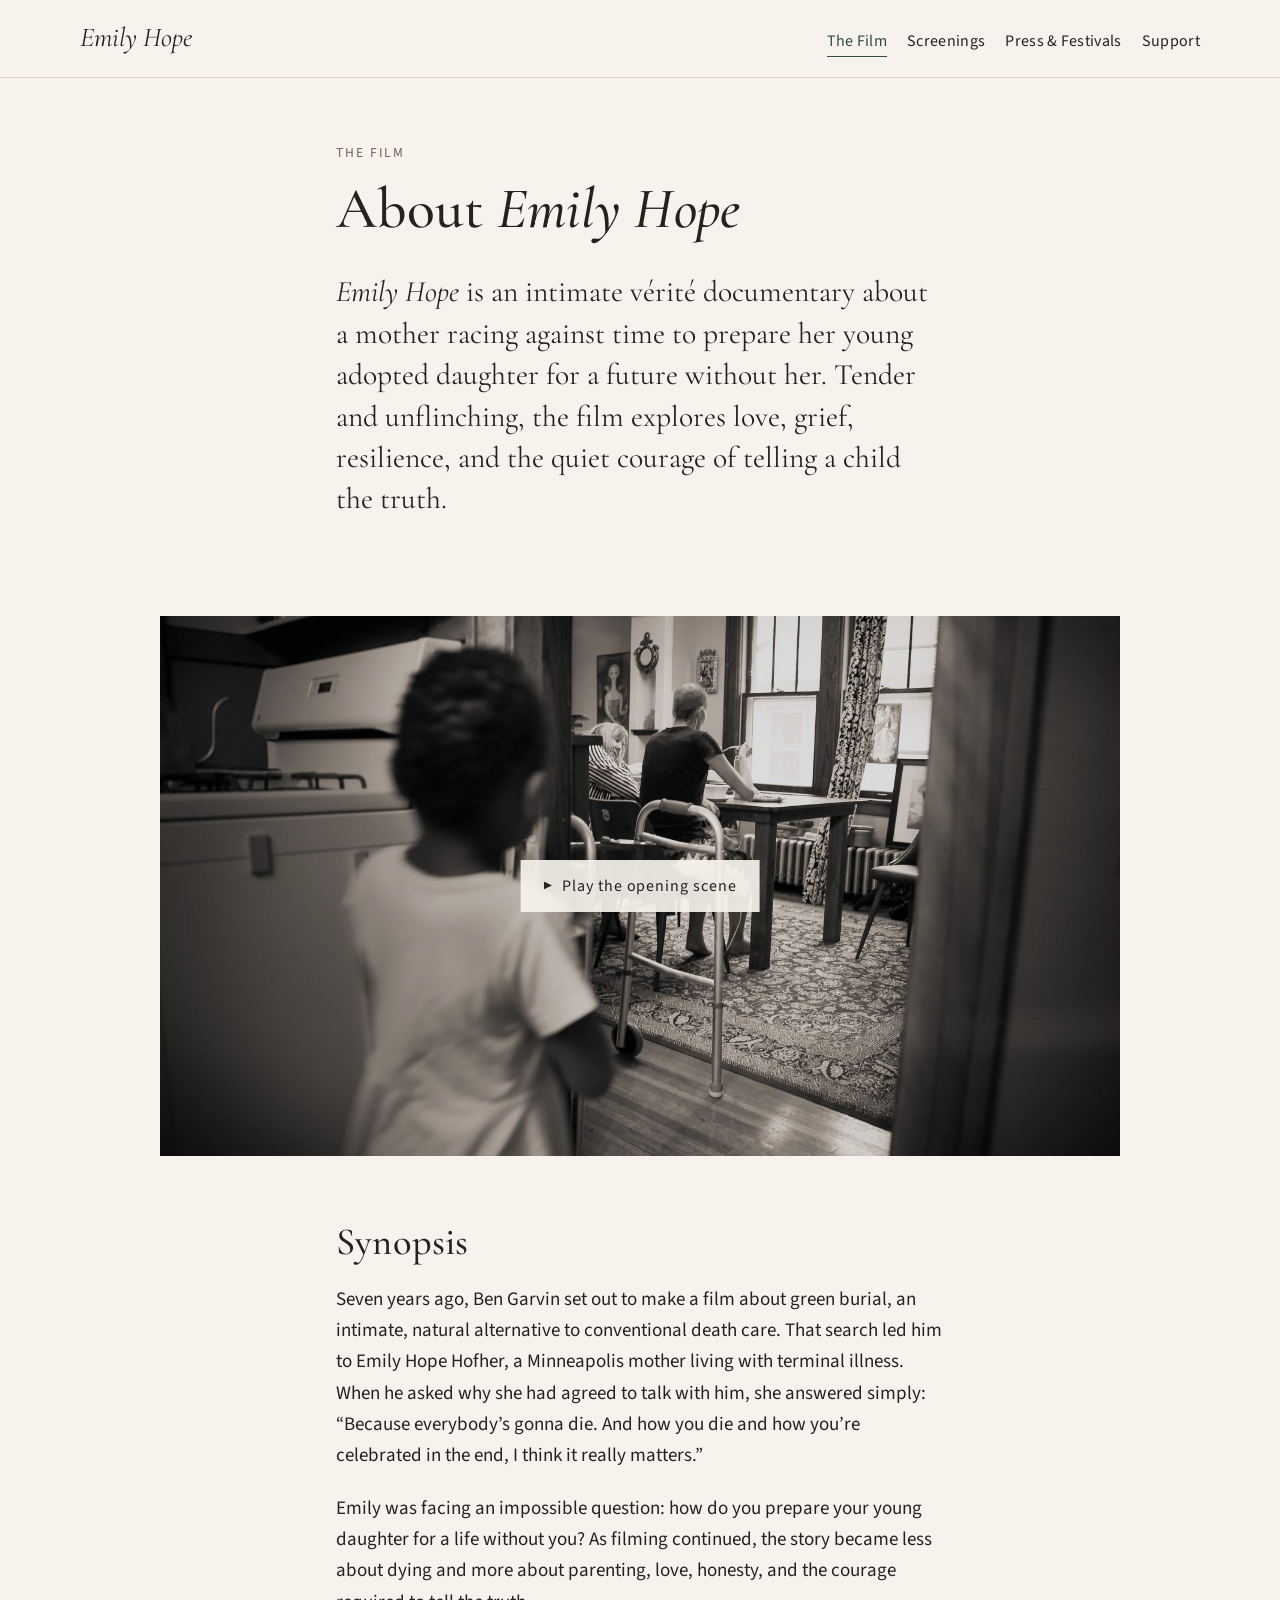
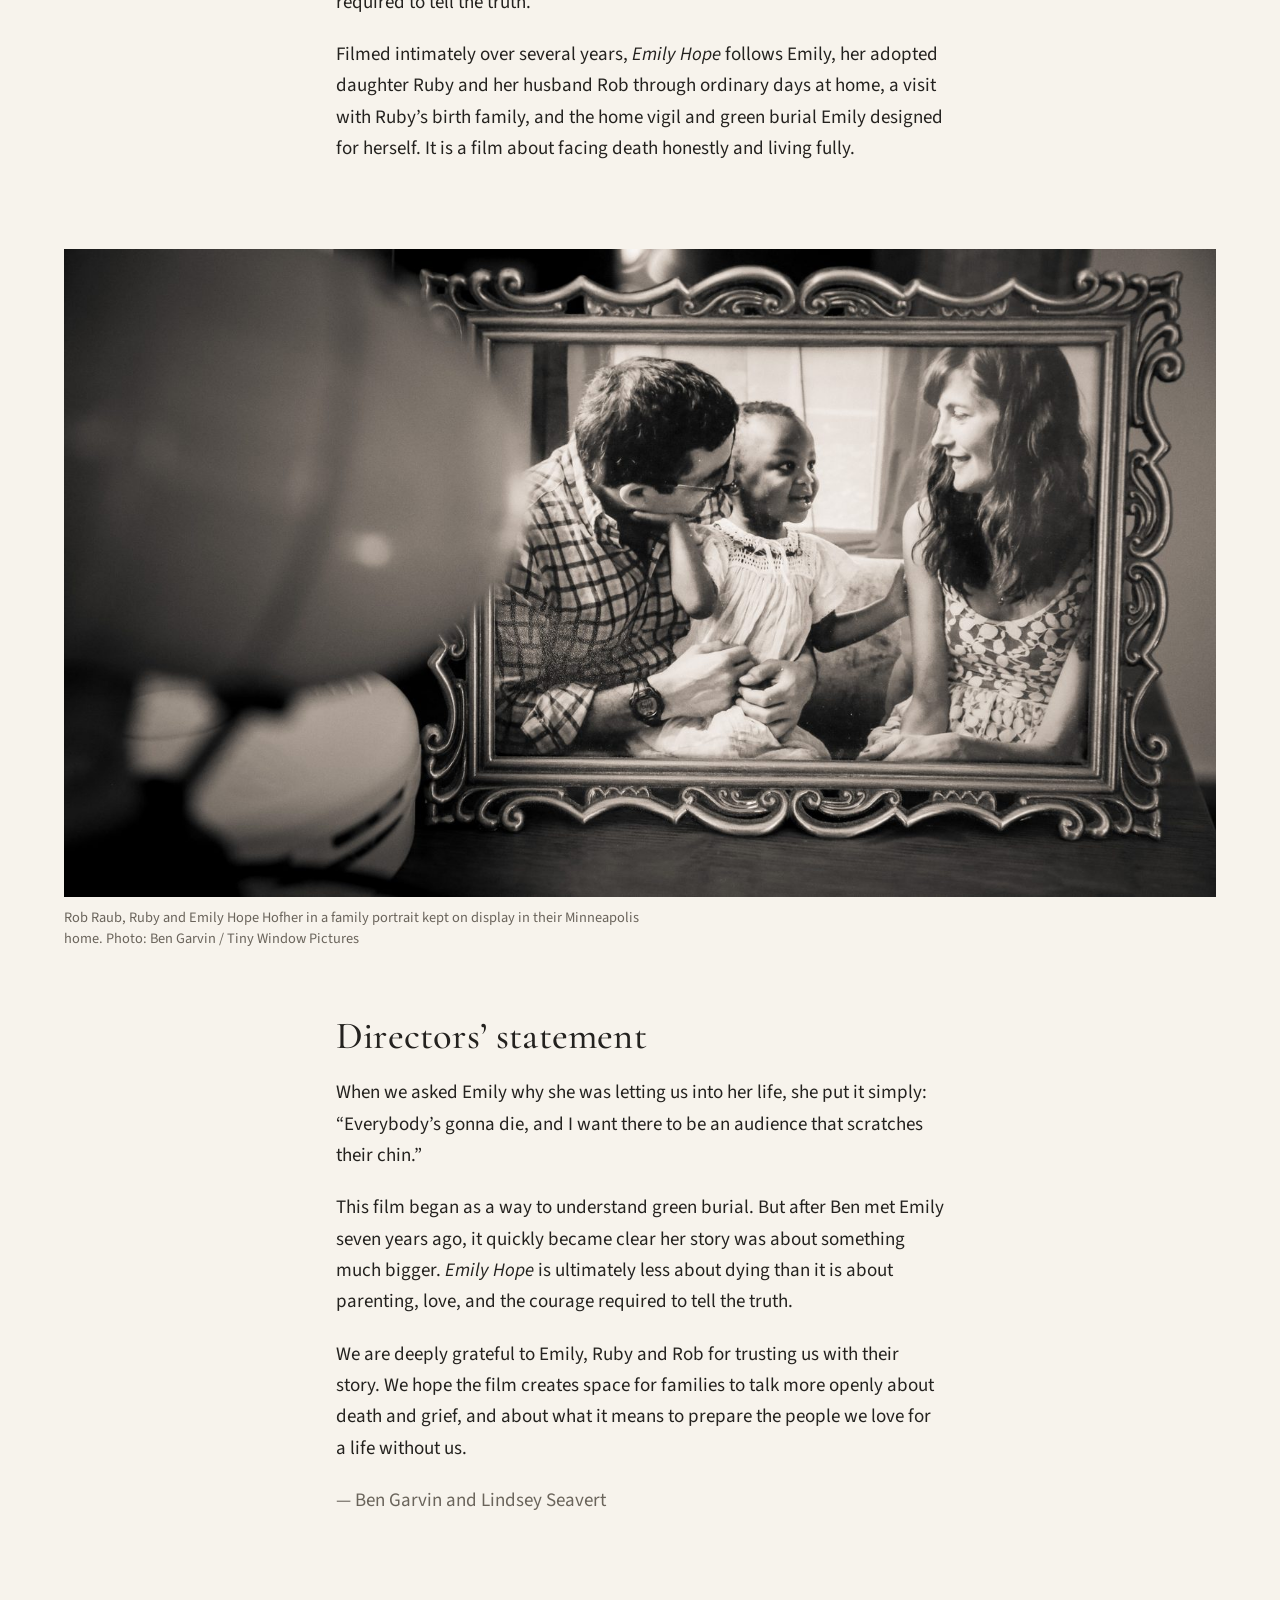
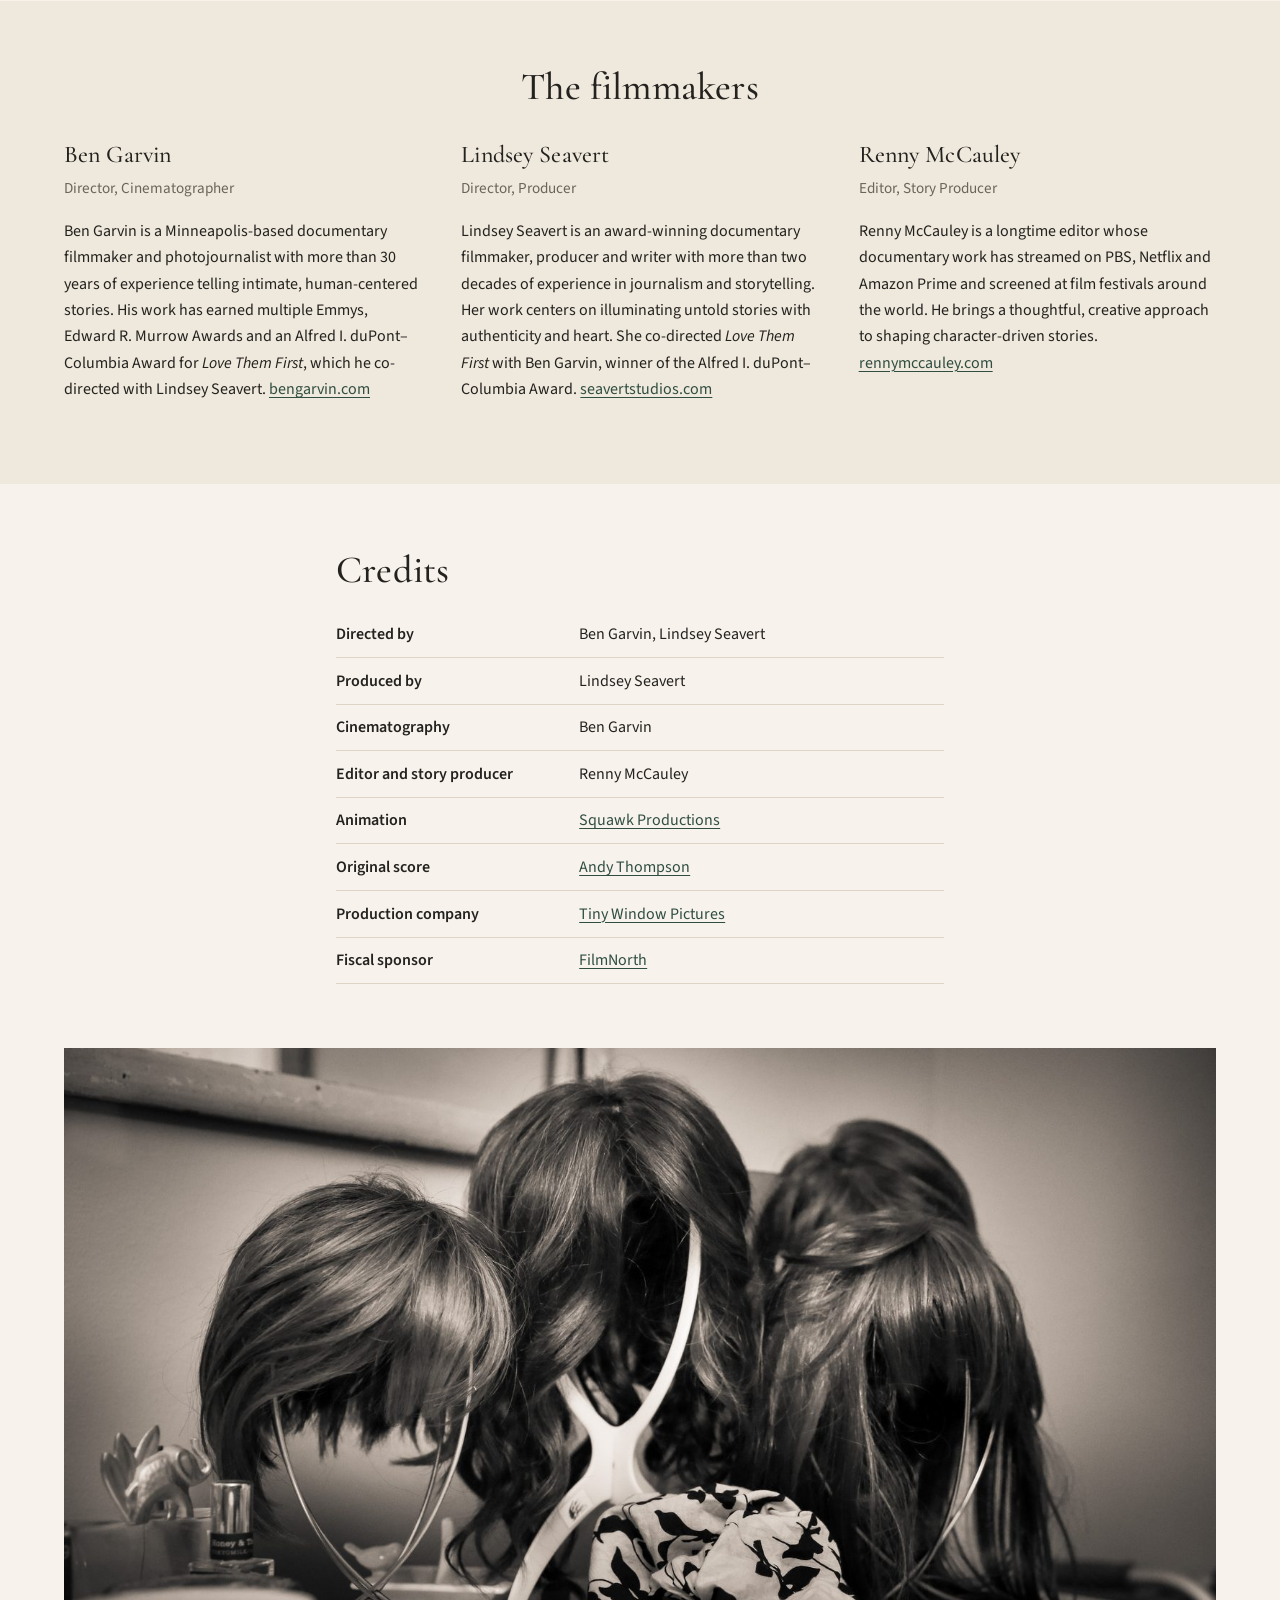
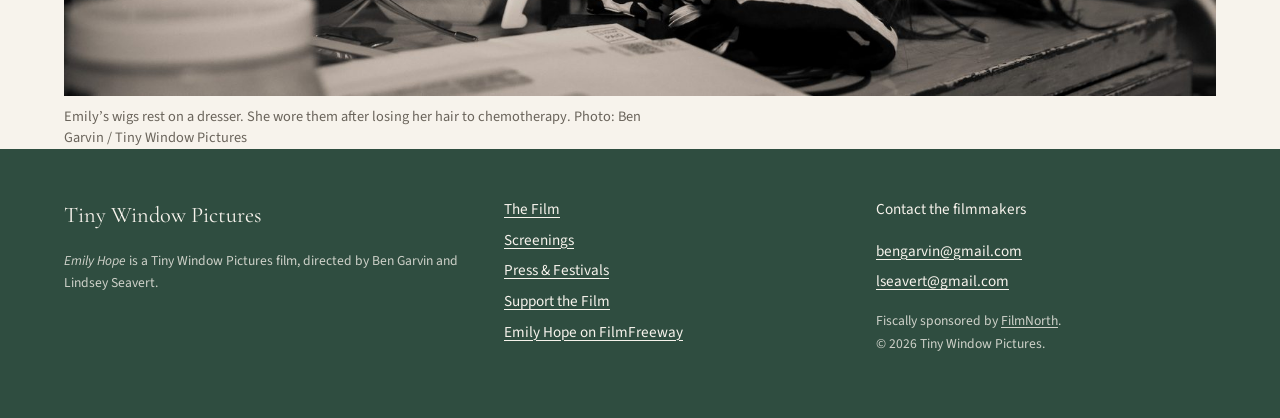
==== film/index.html @ c76c9815 "Add files via upload" ====
<!doctype html>
<html lang="en">
<head>
  <meta charset="utf-8">
  <meta name="viewport" content="width=device-width, initial-scale=1">
  <title>About the Film | Emily Hope, a Documentary by Ben Garvin and Lindsey Seavert</title>
  <meta name="description" content="Synopsis, opening scene, directors’ statement and credits for Emily Hope, a vérité documentary following Emily Hope Hofher, her daughter Ruby and husband Rob through terminal illness, a home vigil and green burial.">
  <link rel="canonical" href="https://www.emilyhopefilm.com/film/">
  <meta property="og:type" content="website">
  <meta property="og:site_name" content="Emily Hope">
  <meta property="og:title" content="About the Film | Emily Hope, a Documentary by Ben Garvin and Lindsey Seavert">
  <meta property="og:description" content="Synopsis, opening scene, directors’ statement and credits for Emily Hope, a vérité documentary following Emily Hope Hofher, her daughter Ruby and husband Rob through terminal illness, a home vigil and green burial.">
  <meta property="og:url" content="https://www.emilyhopefilm.com/film/">
  <meta property="og:image" content="https://www.emilyhopefilm.com/img/og-emily-hope.jpg">
  <meta property="og:image:width" content="1200">
  <meta property="og:image:height" content="630">
  <meta property="og:image:alt" content="Emily Hope smiling across a table at her daughter Ruby, with her husband Rob in the foreground.">
  <meta name="twitter:card" content="summary_large_image">
  <meta name="theme-color" content="#2f4d40">
  <link rel="icon" href="../favicon.svg" type="image/svg+xml">
  <link rel="preconnect" href="https://fonts.googleapis.com">
  <link rel="preconnect" href="https://fonts.gstatic.com" crossorigin>
  <link href="https://fonts.googleapis.com/css2?family=Cormorant+Garamond:ital,wght@0,500;1,500&amp;family=Source+Sans+3:wght@400;600&amp;display=swap" rel="stylesheet">
  <link rel="stylesheet" href="../css/style.css">
  <script type="application/ld+json">
{
  "@context": "https://schema.org",
  "@type": "Movie",
  "name": "Emily Hope",
  "description": "Emily Hope is an intimate vérité documentary about a mother racing against time to prepare her young adopted daughter for a future without her. Tender and unflinching, the film explores love, grief, resilience, and the quiet courage of telling a child the truth.",
  "url": "https://www.emilyhopefilm.com/film/",
  "image": "https://www.emilyhopefilm.com/img/og-emily-hope.jpg",
  "genre": [
    "Documentary"
  ],
  "inLanguage": "en",
  "countryOfOrigin": {
    "@type": "Country",
    "name": "United States"
  },
  "director": [
    {
      "@type": "Person",
      "name": "Ben Garvin",
      "url": "https://www.bengarvin.com/",
      "jobTitle": "Director and cinematographer"
    },
    {
      "@type": "Person",
      "name": "Lindsey Seavert",
      "url": "http://seavertstudios.com/",
      "jobTitle": "Director and producer"
    }
  ],
  "producer": [
    {
      "@type": "Person",
      "name": "Lindsey Seavert",
      "url": "http://seavertstudios.com/",
      "jobTitle": "Director and producer"
    }
  ],
  "editor": {
    "@type": "Person",
    "name": "Renny McCauley",
    "url": "https://rennymccauley.com/",
    "jobTitle": "Editor and story producer"
  },
  "productionCompany": {
    "@type": "Organization",
    "name": "Tiny Window Pictures",
    "url": "https://tiny-window.com"
  },
  "trailer": {
    "@type": "VideoObject",
    "name": "Emily Hope — Opening Scene",
    "description": "The opening scene of Emily Hope, a vérité documentary by Ben Garvin and Lindsey Seavert.",
    "thumbnailUrl": "https://www.emilyhopefilm.com/img/stills/emily-hope-02-ruby-in-doorway-1600.jpg",
    "embedUrl": "https://player.vimeo.com/video/1145757128"
  },
  "about": [
    {
      "@type": "Person",
      "name": "Emily Hope Hofher"
    },
    {
      "@type": "Thing",
      "name": "End-of-life care"
    },
    {
      "@type": "Thing",
      "name": "Green burial"
    },
    {
      "@type": "Thing",
      "name": "Home funeral"
    }
  ],
  "sameAs": [
    "https://filmfreeway.com/projects/4390738",
    "https://filmnorth.org/fiscally-sponsored-projects/emily-hope/"
  ]
}
  </script>
</head>
<body>
  <a class="skip" href="#main">Skip to content</a>

  <header class="site-header">
    <div class="inner">
      <!-- WORDMARK: when the handwritten logotype file arrives, replace the text below with
           <img src="../img/emily-hope-logotype.png" alt="Emily Hope"> -->
      <a class="wordmark" href="../">Emily Hope</a>
      <nav aria-label="Main">
        <ul class="nav">
        <li><a href="../film/" aria-current="page">The Film</a></li>
        <li><a href="../screenings/">Screenings</a></li>
        <li><a href="../press/">Press &amp; Festivals</a></li>
        <li><a href="../support/">Support</a></li>
        </ul>
      </nav>
    </div>
  </header>

  <main id="main">
    <section class="section" aria-labelledby="t">
      <div class="prose">
        <p class="eyebrow">The Film</p>
        <h1 id="t">About <em>Emily Hope</em></h1>
        <p class="lede"><em>Emily Hope</em> is an intimate vérité documentary about a mother racing against time to prepare her young adopted daughter for a future without her. Tender and unflinching, the film explores love, grief, resilience, and the quiet courage of telling a child the truth.</p>
      </div>
    </section>

    <div class="video" id="watch">
      <button type="button" data-vimeo="1145757128" aria-label="Play the opening scene of Emily Hope (loads a Vimeo player)">
        <img src="../img/stills/emily-hope-02-ruby-in-doorway-1600.jpg" srcset="../img/stills/emily-hope-02-ruby-in-doorway-800.jpg 800w, ../img/stills/emily-hope-02-ruby-in-doorway-1600.jpg 1600w, ../img/stills/emily-hope-02-ruby-in-doorway-2400.jpg 2400w" sizes="(min-width: 60rem) 60rem, 100vw" width="1600" height="900" alt="" loading="lazy" decoding="async">
        <span>&#9654;&nbsp; Play the opening scene</span>
      </button>
    </div>
    <script>
      // Click-to-play: the Vimeo player only loads when someone presses play, which keeps the page fast.
      document.querySelectorAll('[data-vimeo]').forEach(function (b) {
        b.addEventListener('click', function () {
          var f = document.createElement('iframe');
          f.src = 'https://player.vimeo.com/video/' + b.dataset.vimeo + '?autoplay=1&dnt=1';
          f.title = 'Emily Hope, opening scene';
          f.allow = 'autoplay; fullscreen; picture-in-picture';
          f.allowFullscreen = true;
          b.replaceWith(f);
        });
      });
    </script>

    <section class="section" aria-labelledby="synopsis">
      <div class="prose">
        <h2 id="synopsis">Synopsis</h2>
        <p>Seven years ago, Ben Garvin set out to make a film about green burial, an intimate, natural alternative to conventional death care. That search led him to Emily Hope Hofher, a Minneapolis mother living with terminal illness. When he asked why she had agreed to talk with him, she answered simply: &ldquo;Because everybody&rsquo;s gonna die. And how you die and how you&rsquo;re celebrated in the end, I think it really matters.&rdquo;</p>
        <p>Emily was facing an impossible question: how do you prepare your young daughter for a life without you? As filming continued, the story became less about dying and more about parenting, love, honesty, and the courage required to tell the truth.</p>
        <p>Filmed intimately over several years, <em>Emily Hope</em> follows Emily, her adopted daughter Ruby and her husband Rob through ordinary days at home, a visit with Ruby&rsquo;s birth family, and the home vigil and green burial Emily designed for herself. It is a film about facing death honestly and living fully.</p>
      </div>
    </section>

    <figure class="figure-wide">
      <img src="../img/stills/emily-hope-01-family-portrait-1600.jpg" srcset="../img/stills/emily-hope-01-family-portrait-800.jpg 800w, ../img/stills/emily-hope-01-family-portrait-1600.jpg 1600w, ../img/stills/emily-hope-01-family-portrait-2400.jpg 2400w" sizes="100vw" width="1600" height="900" alt="A framed black-and-white family portrait of a father, a smiling toddler and a mother." loading="lazy" decoding="async">
      <figcaption>Rob Raub, Ruby and Emily Hope Hofher in a family portrait kept on display in their Minneapolis home. Photo: Ben Garvin / Tiny Window Pictures</figcaption>
    </figure>

    <section class="section" aria-labelledby="statement">
      <div class="prose">
        <h2 id="statement">Directors&rsquo; statement</h2>
        <p>When we asked Emily why she was letting us into her life, she put it simply: &ldquo;Everybody&rsquo;s gonna die, and I want there to be an audience that scratches their chin.&rdquo;</p>
        <p>This film began as a way to understand green burial. But after Ben met Emily seven years ago, it quickly became clear her story was about something much bigger. <em>Emily Hope</em> is ultimately less about dying than it is about parenting, love, and the courage required to tell the truth.</p>
        <p>We are deeply grateful to Emily, Ruby and Rob for trusting us with their story. We hope the film creates space for families to talk more openly about death and grief, and about what it means to prepare the people we love for a life without us.</p>
        <p class="muted">&mdash; Ben Garvin and Lindsey Seavert</p>
      </div>
    </section>

    <section class="section alt" aria-labelledby="filmmakers">
      <h2 id="filmmakers" class="center">The filmmakers</h2>
      <div class="people" style="margin-top:2rem">
        <div class="person">
          <!-- HEADSHOT: add <img src="../img/people/ben-garvin.jpg" alt="Ben Garvin" width="288" height="288" loading="lazy"> -->
          <h3>Ben Garvin</h3>
          <p class="role">Director, Cinematographer</p>
          <p>Ben Garvin is a Minneapolis-based documentary filmmaker and photojournalist with more than 30 years of experience telling intimate, human-centered stories. His work has earned multiple Emmys, Edward R. Murrow Awards and an Alfred I. duPont&ndash;Columbia Award for <em>Love Them First</em>, which he co-directed with Lindsey Seavert. <a href="https://www.bengarvin.com/">bengarvin.com</a></p>
        </div>
        <div class="person">
          <!-- HEADSHOT: add <img src="../img/people/lindsey-seavert.jpg" alt="Lindsey Seavert" width="288" height="288" loading="lazy"> -->
          <h3>Lindsey Seavert</h3>
          <p class="role">Director, Producer</p>
          <p>Lindsey Seavert is an award-winning documentary filmmaker, producer and writer with more than two decades of experience in journalism and storytelling. Her work centers on illuminating untold stories with authenticity and heart. She co-directed <em>Love Them First</em> with Ben Garvin, winner of the Alfred I. duPont&ndash;Columbia Award. <a href="http://seavertstudios.com/">seavertstudios.com</a></p>
        </div>
        <div class="person">
          <!-- HEADSHOT: add <img src="../img/people/renny-mccauley.jpg" alt="Renny McCauley" width="288" height="288" loading="lazy"> -->
          <h3>Renny McCauley</h3>
          <p class="role">Editor, Story Producer</p>
          <p>Renny McCauley is a longtime editor whose documentary work has streamed on PBS, Netflix and Amazon Prime and screened at film festivals around the world. He brings a thoughtful, creative approach to shaping character-driven stories. <a href="https://rennymccauley.com/">rennymccauley.com</a></p>
        </div>
      </div>
    </section>

    <section class="section" aria-labelledby="credits">
      <div class="prose">
        <h2 id="credits">Credits</h2>
        <table class="facts">
          <tr><th scope="row">Directed by</th><td>Ben Garvin, Lindsey Seavert</td></tr>
          <tr><th scope="row">Produced by</th><td>Lindsey Seavert</td></tr>
          <tr><th scope="row">Cinematography</th><td>Ben Garvin</td></tr>
          <tr><th scope="row">Editor and story producer</th><td>Renny McCauley</td></tr>
          <tr><th scope="row">Animation</th><td><a href="https://squawkproductions.com/">Squawk Productions</a></td></tr>
          <tr><th scope="row">Original score</th><td><a href="https://andywho.com/">Andy Thompson</a></td></tr>
          <tr><th scope="row">Production company</th><td><a href="https://tiny-window.com">Tiny Window Pictures</a></td></tr>
          <tr><th scope="row">Fiscal sponsor</th><td><a href="https://filmnorth.org/fiscally-sponsored-projects/emily-hope/">FilmNorth</a></td></tr>
        </table>
      </div>
    </section>

    <figure class="figure-wide">
      <img src="../img/stills/emily-hope-04-wigs-1600.jpg" srcset="../img/stills/emily-hope-04-wigs-800.jpg 800w, ../img/stills/emily-hope-04-wigs-1600.jpg 1600w, ../img/stills/emily-hope-04-wigs-2400.jpg 2400w" sizes="100vw" width="1600" height="900" alt="Three wigs on stands on a wooden dresser." loading="lazy" decoding="async">
      <figcaption>Emily’s wigs rest on a dresser. She wore them after losing her hair to chemotherapy. Photo: Ben Garvin / Tiny Window Pictures</figcaption>
    </figure>

  </main>

  <footer class="site-footer">
    <div class="inner">
      <div>
        <!-- TINY WINDOW LOGO: when the logo file arrives, add
             <img src="../img/tiny-window-logo.png" alt=""> inside this link, before the text. -->
        <a class="tw-mark" href="https://tiny-window.com"><span class="tw-text">Tiny Window Pictures</span></a>
        <p class="small"><em>Emily Hope</em> is a Tiny Window Pictures film, directed by Ben Garvin and Lindsey Seavert.</p>
      </div>
      <div>
        <ul>
          <li><a href="../film/">The Film</a></li>
          <li><a href="../screenings/">Screenings</a></li>
          <li><a href="../press/">Press &amp; Festivals</a></li>
          <li><a href="../support/">Support the Film</a></li>
          <li><a href="https://filmfreeway.com/projects/4390738">Emily Hope on FilmFreeway</a></li>
        </ul>
      </div>
      <div>
        <p>Contact the filmmakers</p>
        <ul>
          <li><a href="mailto:bengarvin@gmail.com">bengarvin@gmail.com</a></li>
          <li><a href="mailto:lseavert@gmail.com">lseavert@gmail.com</a></li>
        </ul>
        <p class="small">Fiscally sponsored by <a href="https://filmnorth.org/fiscally-sponsored-projects/emily-hope/">FilmNorth</a>.<br>&copy; 2026 Tiny Window Pictures.</p>
      </div>
    </div>
  </footer>
</body>
</html>
---- css/style.css ----
/* Emily Hope — site styles
   Plain CSS, no build step. Colors and type live in :root below. */

:root {
  --bg: #f7f3ec;          /* warm paper */
  --bg-alt: #efe8dc;      /* slightly deeper paper for alternating sections */
  --ink: #24221f;         /* body text */
  --muted: #6a645b;       /* captions, secondary text */
  --line: #ddd4c5;        /* hairlines */
  --accent: #2f4d40;      /* Tiny Window green */
  --accent-ink: #f7f3ec;  /* text on green */
  --serif: "Cormorant Garamond", Georgia, "Times New Roman", serif;
  --sans: "Source Sans 3", -apple-system, "Segoe UI", Roboto, Helvetica, Arial, sans-serif;
  --measure: 38rem;       /* comfortable reading width */
  --wide: 72rem;
}

*, *::before, *::after { box-sizing: border-box; }
html { -webkit-text-size-adjust: 100%; }
body {
  margin: 0;
  background: var(--bg);
  color: var(--ink);
  font-family: var(--sans);
  font-size: 1.125rem;          /* 18px */
  line-height: 1.65;
  text-rendering: optimizeLegibility;
}
@media (min-width: 48rem) { body { font-size: 1.1875rem; } }   /* 19px */

img { max-width: 100%; height: auto; display: block; }
a { color: var(--accent); text-underline-offset: 0.18em; text-decoration-thickness: 1px; }
a:hover { text-decoration-thickness: 2px; }
:focus-visible { outline: 2px solid var(--accent); outline-offset: 3px; }

h1, h2, h3 { font-family: var(--serif); font-weight: 500; line-height: 1.15; margin: 0 0 0.5em; letter-spacing: 0.005em; }
h1 { font-size: clamp(2.4rem, 6vw, 3.6rem); }
h2 { font-size: clamp(1.8rem, 4vw, 2.4rem); }
h3 { font-size: 1.5rem; }
p { margin: 0 0 1.1em; }

.skip { position: absolute; left: -999px; top: 0; background: var(--ink); color: var(--bg); padding: 0.5rem 1rem; z-index: 10; }
.skip:focus { left: 1rem; top: 1rem; }

/* ---------- Header ---------- */
.site-header {
  border-bottom: 1px solid var(--line);
  background: var(--bg);
}
.site-header .inner {
  max-width: var(--wide); margin: 0 auto; padding: 1rem 1rem;
  display: flex; flex-wrap: wrap; align-items: baseline; justify-content: space-between; gap: 0.5rem 1.5rem;
}
.wordmark {
  font-family: var(--serif); font-size: 1.7rem; font-style: italic; color: var(--ink); text-decoration: none; white-space: nowrap;
}
.wordmark img { height: 2.4rem; width: auto; }
.nav { display: flex; flex-wrap: wrap; gap: 0.25rem 1.25rem; margin: 0; padding: 0; list-style: none; }
.nav a { color: var(--ink); text-decoration: none; font-size: 1rem; letter-spacing: 0.02em; padding: 0.25rem 0; border-bottom: 1px solid transparent; }
.nav a:hover, .nav a[aria-current="page"] { border-bottom-color: var(--accent); color: var(--accent); }

/* ---------- Layout ---------- */
main { display: block; }
.section { padding: 4rem 1rem; }
.section.alt { background: var(--bg-alt); }
.prose { max-width: var(--measure); margin: 0 auto; }
.wide { max-width: var(--wide); margin: 0 auto; }
.center { text-align: center; }
.eyebrow { font-family: var(--sans); font-size: 0.85rem; letter-spacing: 0.14em; text-transform: uppercase; color: var(--muted); margin: 0 0 0.75rem; }
.lede { font-family: var(--serif); font-size: clamp(1.45rem, 3vw, 1.85rem); line-height: 1.4; }
.muted { color: var(--muted); }
hr { border: 0; border-top: 1px solid var(--line); margin: 3rem auto; max-width: var(--measure); }

/* ---------- Home hero ---------- */
.hero { margin: 0; }
.hero img { width: 100%; max-height: 82vh; object-fit: cover; }
.title-block { padding: 3rem 1rem 1rem; text-align: center; }
.title-block .film-title { margin: 0 auto 0.25rem; font-style: italic; font-size: clamp(3rem, 9vw, 5.5rem); }
.title-block .film-title img { margin: 0 auto; width: min(32rem, 85vw); }
.title-block .credit { font-size: 0.95rem; letter-spacing: 0.14em; text-transform: uppercase; color: var(--muted); margin: 0; }

/* ---------- Figures ---------- */
figure { margin: 0; }
figcaption { font-size: 0.9rem; line-height: 1.5; color: var(--muted); margin-top: 0.6rem; max-width: var(--measure); }
.figure-wide { max-width: var(--wide); margin: 0 auto; }
.figure-wide figcaption { padding: 0 1rem; }
@media (min-width: 72rem) { .figure-wide figcaption { padding: 0; } }

.pull {
  font-family: var(--serif); font-size: clamp(1.6rem, 3.6vw, 2.2rem); line-height: 1.35; font-style: italic;
  max-width: 40rem; margin: 0 auto; text-align: center;
}
.pull cite { display: block; margin-top: 1rem; font-family: var(--sans); font-style: normal; font-size: 1rem; color: var(--muted); }

/* ---------- Doors (three paths) ---------- */
.doors { display: grid; gap: 1.5rem; grid-template-columns: 1fr; max-width: var(--wide); margin: 0 auto; }
@media (min-width: 52rem) { .doors { grid-template-columns: repeat(3, 1fr); } }
.door { border-top: 1px solid var(--ink); padding-top: 1rem; }
.door h3 { margin-bottom: 0.4rem; }
.door p { color: var(--muted); font-size: 1rem; }

/* ---------- Buttons ---------- */
.btn {
  display: inline-block; background: var(--accent); color: var(--accent-ink); text-decoration: none;
  padding: 0.8rem 1.4rem; font-size: 1rem; letter-spacing: 0.04em; border: 1px solid var(--accent); border-radius: 2px;
}
.btn:hover { background: #253e33; }
.btn.ghost { background: transparent; color: var(--accent); }
.btn.ghost:hover { background: var(--accent); color: var(--accent-ink); }
.btn-row { display: flex; flex-wrap: wrap; gap: 0.75rem; margin-top: 1.5rem; }
.center .btn-row { justify-content: center; }

/* ---------- Video (click to play) ---------- */
.video { position: relative; aspect-ratio: 16 / 9; background: #111; max-width: 60rem; margin: 0 auto; }
.video button { all: unset; cursor: pointer; position: absolute; inset: 0; display: block; }
.video button img { width: 100%; height: 100%; object-fit: cover; opacity: 0.85; }
.video button span {
  position: absolute; left: 50%; top: 50%; transform: translate(-50%, -50%);
  background: rgba(247, 243, 236, 0.92); color: var(--ink); padding: 0.8rem 1.4rem; font-size: 1rem; letter-spacing: 0.06em;
}
.video button:focus-visible span, .video button:hover span { background: var(--bg); outline: 2px solid var(--accent); }
.video iframe { position: absolute; inset: 0; width: 100%; height: 100%; border: 0; }

/* ---------- People ---------- */
.people { display: grid; gap: 2.5rem; grid-template-columns: 1fr; max-width: var(--wide); margin: 0 auto; }
@media (min-width: 52rem) { .people { grid-template-columns: repeat(3, 1fr); } }
.person img { width: 9rem; height: 9rem; object-fit: cover; border-radius: 50%; margin-bottom: 1rem; filter: grayscale(1); }
.person .role { color: var(--muted); font-size: 0.95rem; margin-top: -0.3rem; }
.person p { font-size: 1rem; }

/* ---------- Spec / fact tables ---------- */
.facts { width: 100%; border-collapse: collapse; font-size: 1rem; }
.facts th, .facts td { text-align: left; vertical-align: top; padding: 0.6rem 0; border-bottom: 1px solid var(--line); }
.facts th { width: 40%; font-weight: 600; padding-right: 1rem; }

/* ---------- Stills grid (press) ---------- */
.stills { display: grid; gap: 2.5rem 2rem; grid-template-columns: 1fr; max-width: var(--wide); margin: 0 auto; }
@media (min-width: 48rem) { .stills { grid-template-columns: repeat(2, 1fr); } }
.stills figcaption a { font-size: 0.9rem; }

/* ---------- Screenings list ---------- */
.screenings { list-style: none; margin: 0; padding: 0; }
.screening { border-top: 1px solid var(--line); padding: 1.25rem 0; }
.screening .date { font-weight: 600; }
.screening .where { color: var(--muted); }

/* ---------- Signup ---------- */
.signup { max-width: 30rem; margin: 1.5rem auto 0; display: flex; flex-wrap: wrap; gap: 0.5rem; justify-content: center; }
.signup input[type="email"] {
  flex: 1 1 14rem; font: inherit; font-size: 1rem; padding: 0.75rem 0.9rem; border: 1px solid var(--muted); background: #fffdf9; color: var(--ink); border-radius: 2px;
}
.signup button { font: inherit; font-size: 1rem; cursor: pointer; }
.signup .note { flex-basis: 100%; font-size: 0.85rem; color: var(--muted); margin: 0.25rem 0 0; }

/* ---------- Partners ---------- */
.partners { display: flex; flex-wrap: wrap; justify-content: center; gap: 0.5rem 2.5rem; list-style: none; padding: 0; margin: 1rem 0 0; font-size: 1rem; }
.partners li span { display: block; font-size: 0.8rem; letter-spacing: 0.12em; text-transform: uppercase; color: var(--muted); }

/* ---------- Footer ---------- */
.site-footer { background: var(--accent); color: var(--accent-ink); padding: 3rem 1rem; font-size: 0.95rem; }
.site-footer a { color: var(--accent-ink); }
.site-footer .inner { max-width: var(--wide); margin: 0 auto; display: grid; gap: 2rem; grid-template-columns: 1fr; }
@media (min-width: 48rem) { .site-footer .inner { grid-template-columns: 1.2fr 1fr 1fr; align-items: start; } }
.tw-mark { display: inline-flex; align-items: center; gap: 0.75rem; text-decoration: none; }
.tw-mark img { height: 3.5rem; width: auto; }
.tw-mark .tw-text { font-family: var(--serif); font-size: 1.4rem; }
.site-footer ul { list-style: none; padding: 0; margin: 0; }
.site-footer li { margin-bottom: 0.35rem; }
.site-footer .small { opacity: 0.8; font-size: 0.85rem; margin-top: 1rem; }

@media (prefers-reduced-motion: reduce) { * { scroll-behavior: auto !important; } }
@media print { .site-header .nav, .site-footer, .signup, .video { display: none; } body { background: #fff; } }
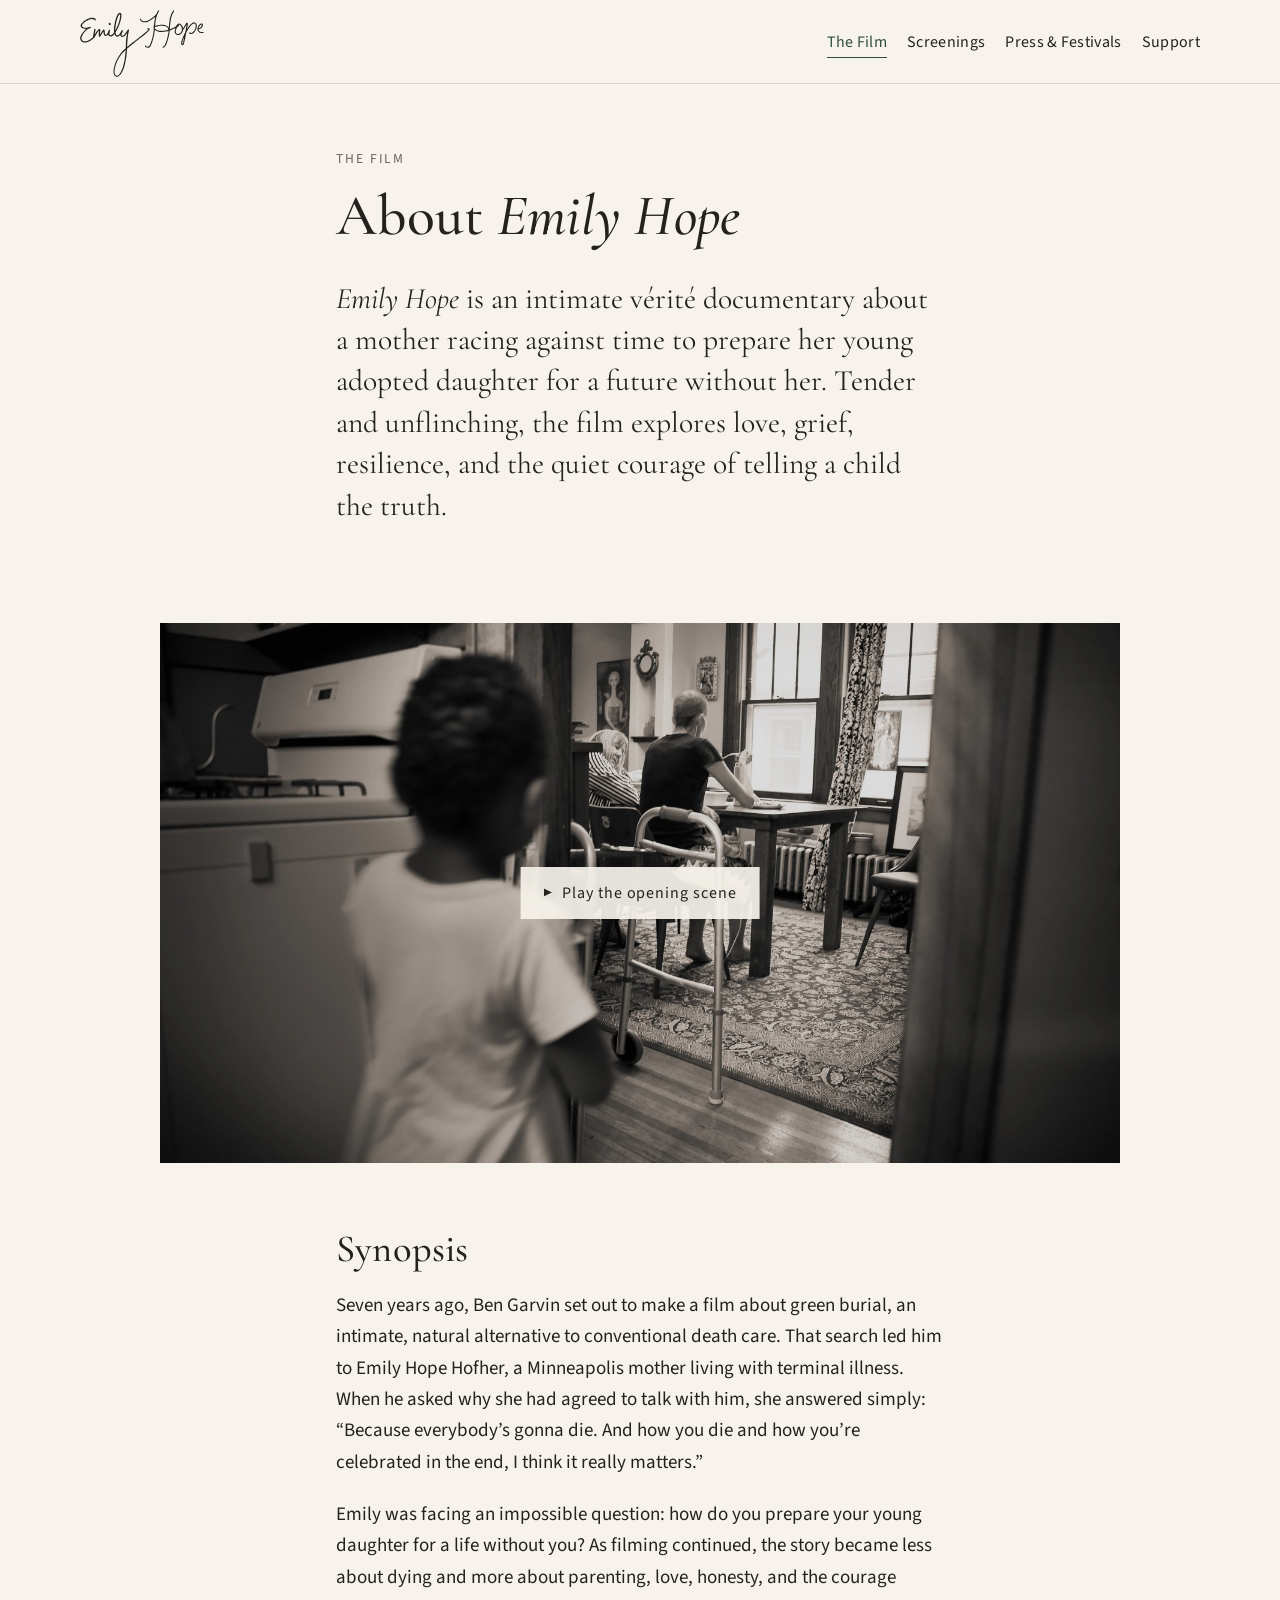
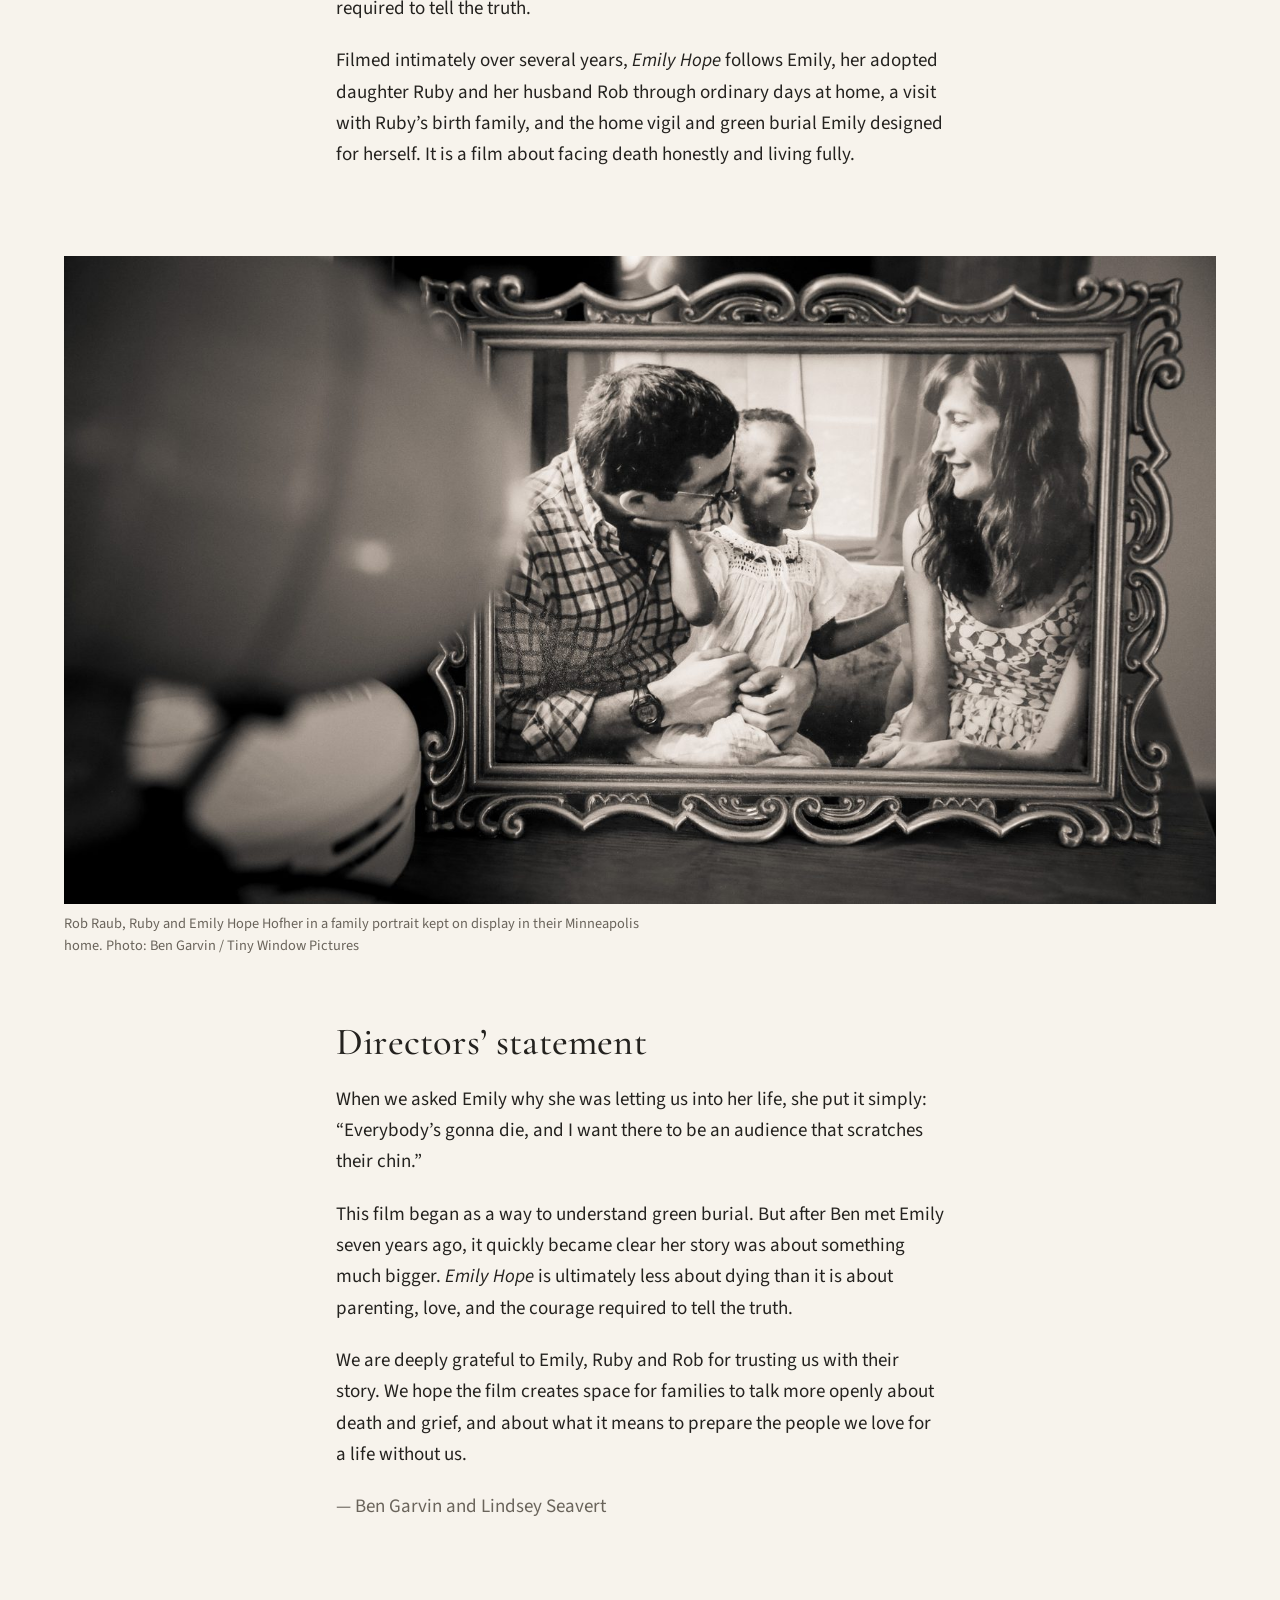
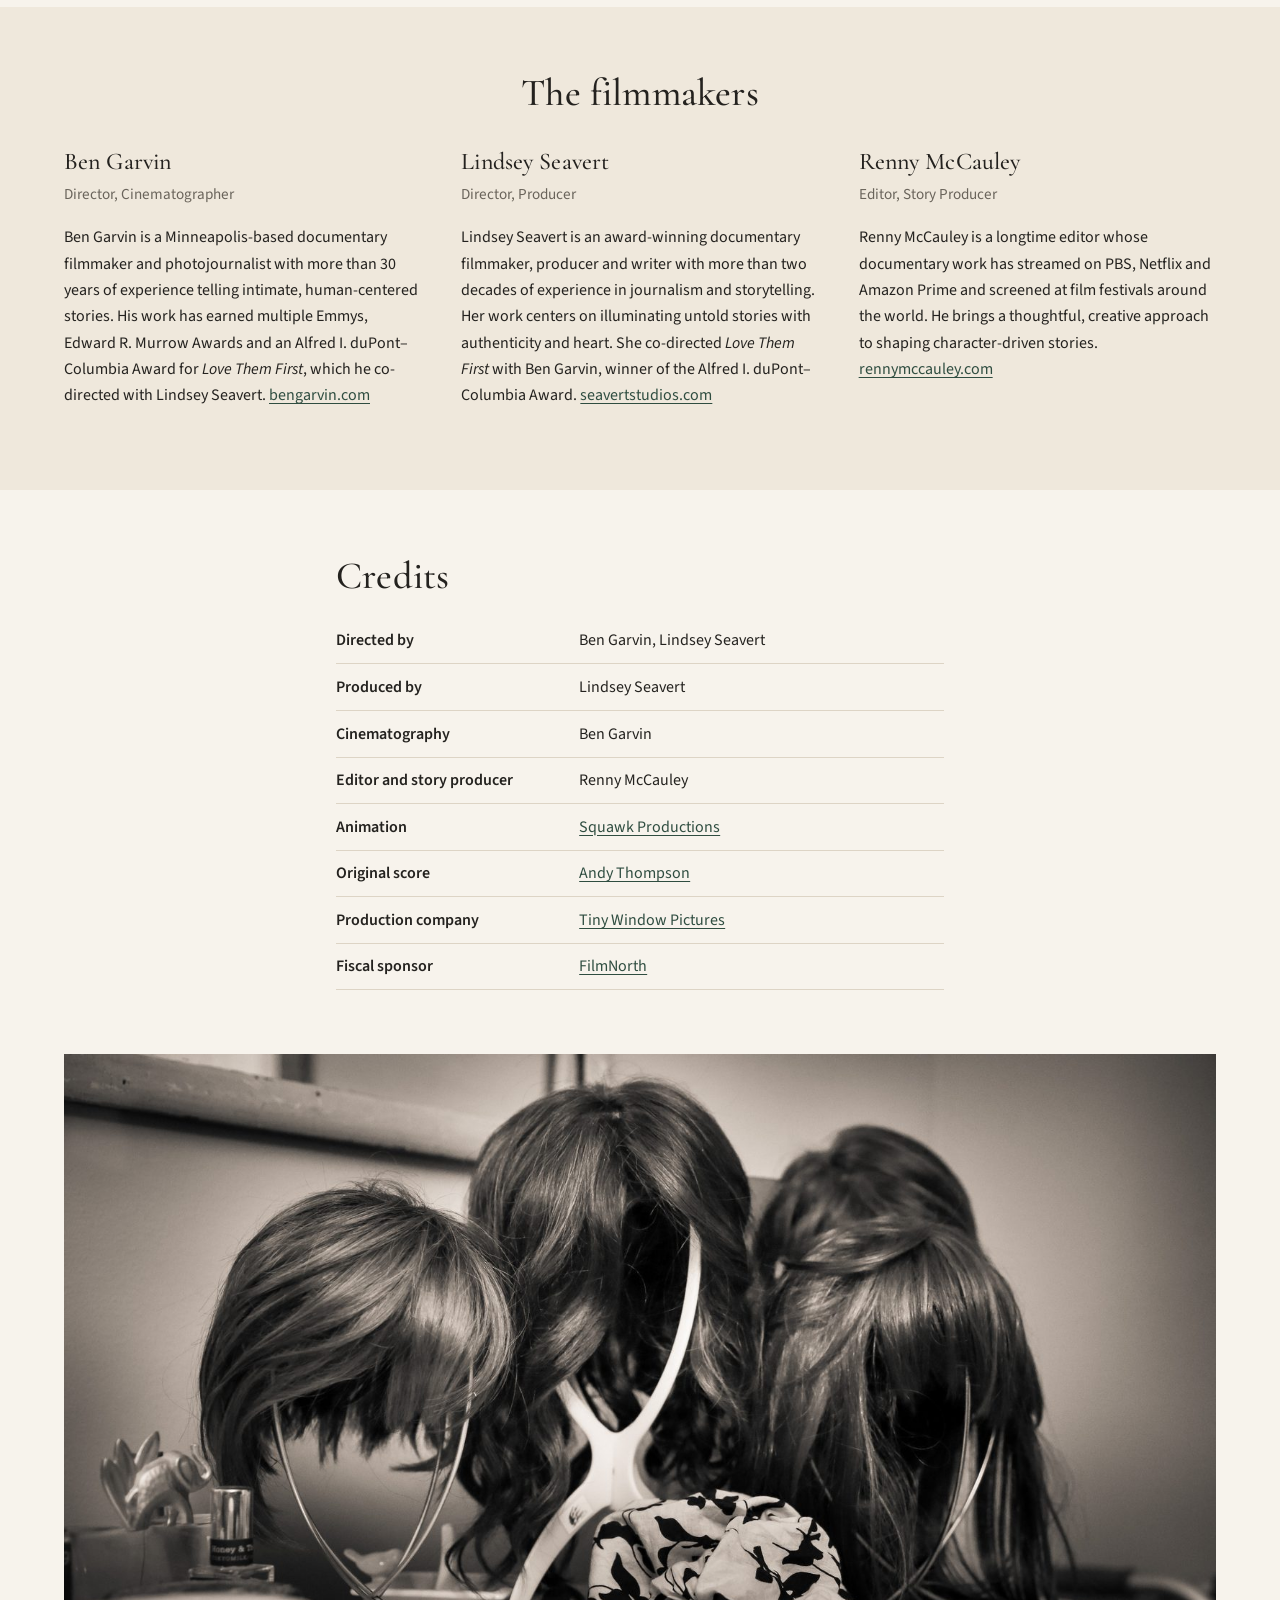
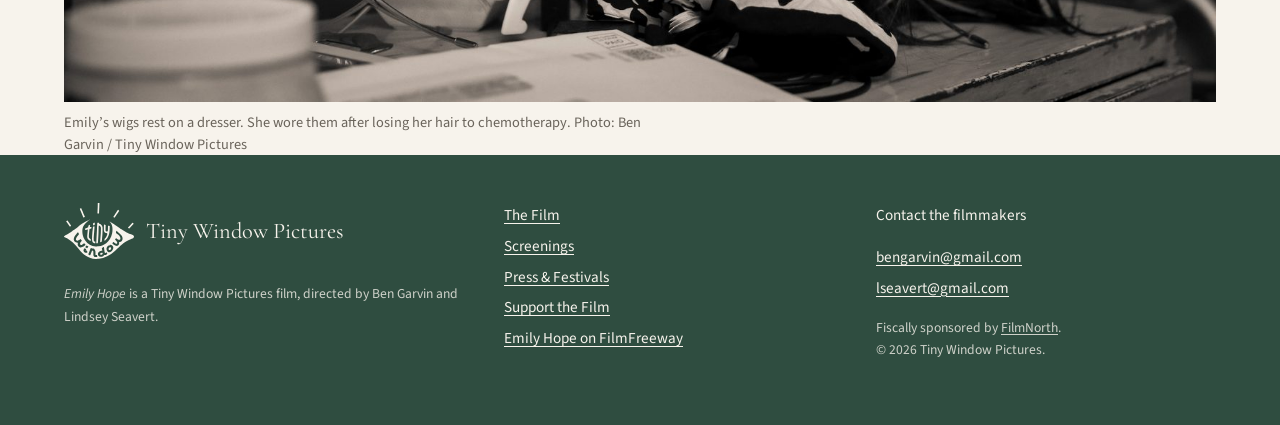
==== commit 2c4d1483: "Add files via upload" ====
--- a/film/index.html
+++ b/film/index.html
@@ -108,9 +108,7 @@
 
   <header class="site-header">
     <div class="inner">
-      <!-- WORDMARK: when the handwritten logotype file arrives, replace the text below with
-           <img src="../img/emily-hope-logotype.png" alt="Emily Hope"> -->
-      <a class="wordmark" href="../">Emily Hope</a>
+      <a class="wordmark" href="../"><img src="../img/emily-hope-signature.svg" alt="Emily Hope, home" width="1272" height="690"></a>
       <nav aria-label="Main">
         <ul class="nav">
         <li><a href="../film/" aria-current="page">The Film</a></li>
@@ -225,9 +223,7 @@
   <footer class="site-footer">
     <div class="inner">
       <div>
-        <!-- TINY WINDOW LOGO: when the logo file arrives, add
-             <img src="../img/tiny-window-logo.png" alt=""> inside this link, before the text. -->
-        <a class="tw-mark" href="https://tiny-window.com"><span class="tw-text">Tiny Window Pictures</span></a>
+        <a class="tw-mark" href="https://tiny-window.com"><img src="../img/tiny-window-logo-white.svg" alt="" width="1872" height="1498"><span class="tw-text">Tiny Window Pictures</span></a>
         <p class="small"><em>Emily Hope</em> is a Tiny Window Pictures film, directed by Ben Garvin and Lindsey Seavert.</p>
       </div>
       <div>
--- a/css/style.css
+++ b/css/style.css
@@ -49,12 +49,12 @@
 }
 .site-header .inner {
   max-width: var(--wide); margin: 0 auto; padding: 1rem 1rem;
-  display: flex; flex-wrap: wrap; align-items: baseline; justify-content: space-between; gap: 0.5rem 1.5rem;
+  display: flex; flex-wrap: wrap; align-items: center; justify-content: space-between; gap: 0.5rem 1.5rem;
 }
 .wordmark {
   font-family: var(--serif); font-size: 1.7rem; font-style: italic; color: var(--ink); text-decoration: none; white-space: nowrap;
 }
-.wordmark img { height: 2.4rem; width: auto; }
+.wordmark img { height: 4.2rem; width: auto; margin: -0.4rem 0 -0.6rem; }
 .nav { display: flex; flex-wrap: wrap; gap: 0.25rem 1.25rem; margin: 0; padding: 0; list-style: none; }
 .nav a { color: var(--ink); text-decoration: none; font-size: 1rem; letter-spacing: 0.02em; padding: 0.25rem 0; border-bottom: 1px solid transparent; }
 .nav a:hover, .nav a[aria-current="page"] { border-bottom-color: var(--accent); color: var(--accent); }
@@ -76,7 +76,7 @@
 .hero img { width: 100%; max-height: 82vh; object-fit: cover; }
 .title-block { padding: 3rem 1rem 1rem; text-align: center; }
 .title-block .film-title { margin: 0 auto 0.25rem; font-style: italic; font-size: clamp(3rem, 9vw, 5.5rem); }
-.title-block .film-title img { margin: 0 auto; width: min(32rem, 85vw); }
+.title-block .film-title img { margin: 0 auto; width: min(30rem, 82vw); height: auto; }
 .title-block .credit { font-size: 0.95rem; letter-spacing: 0.14em; text-transform: uppercase; color: var(--muted); margin: 0; }
 
 /* ---------- Figures ---------- */
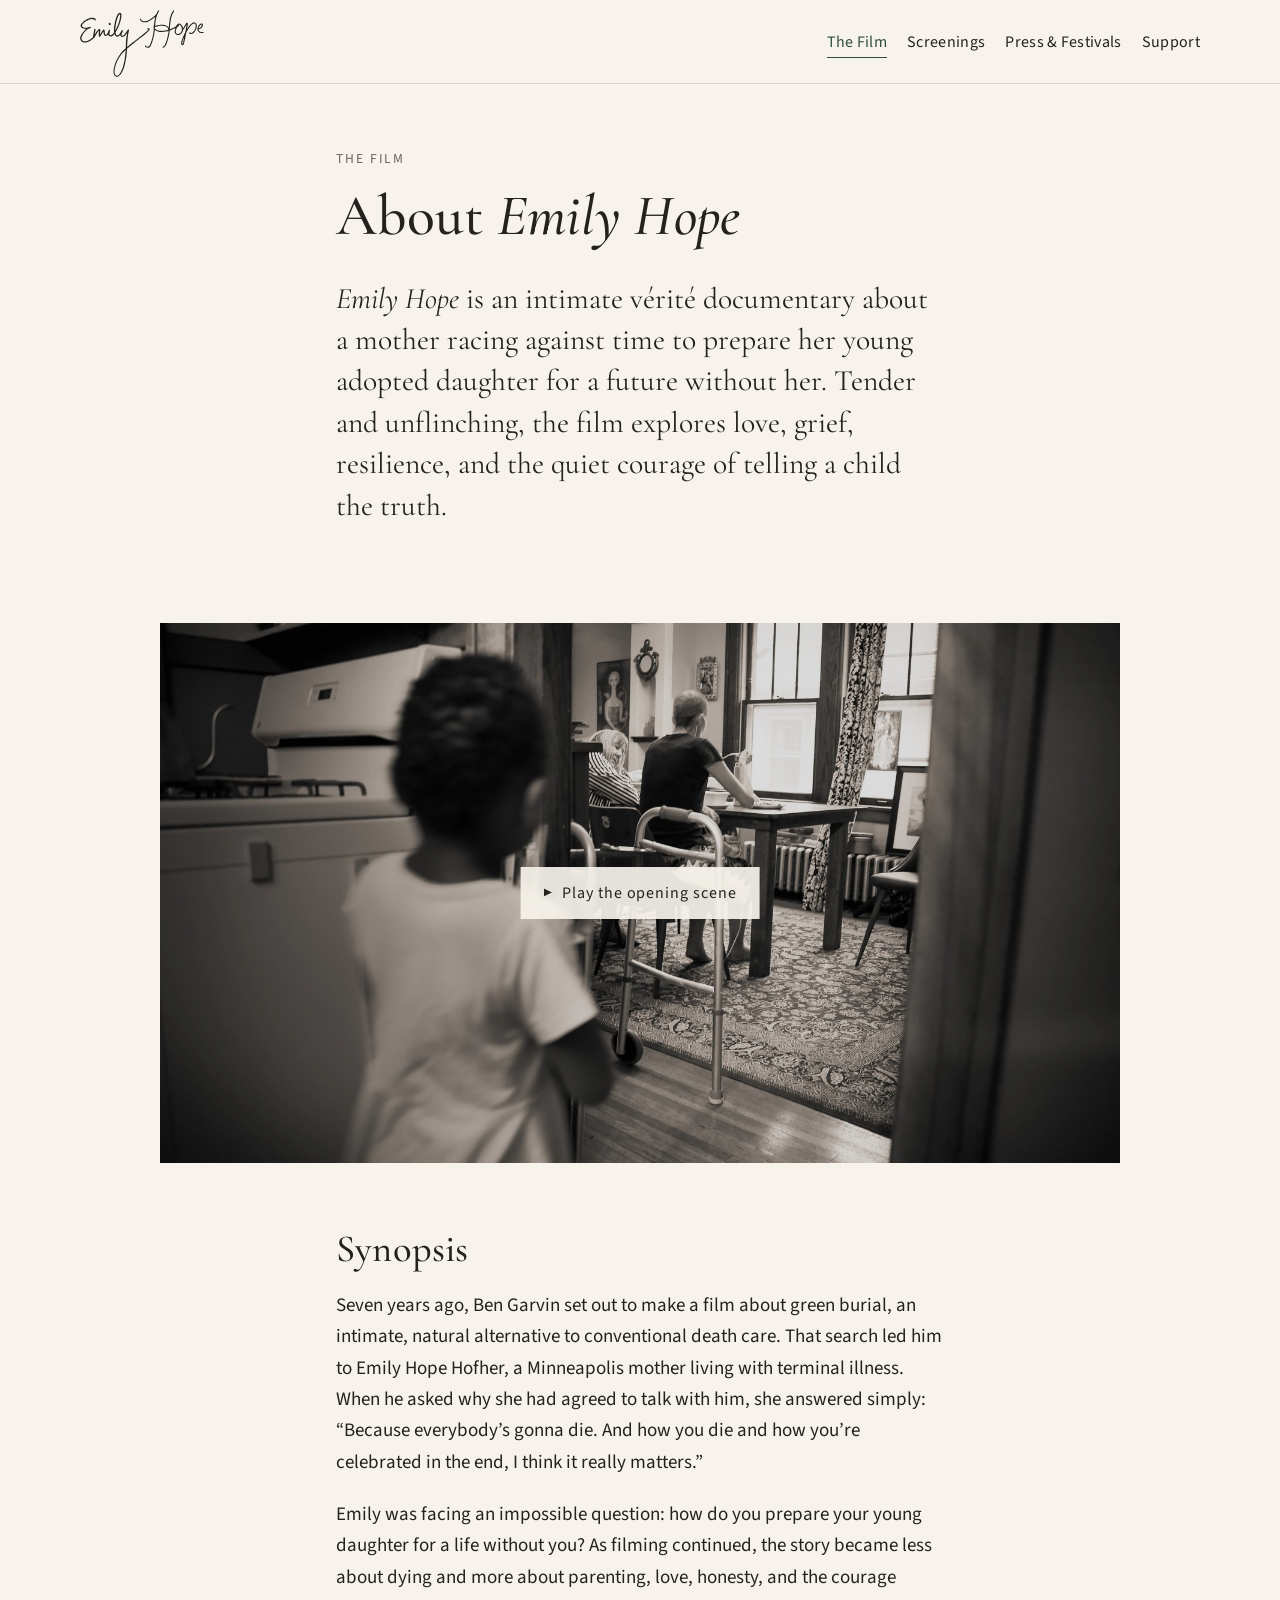
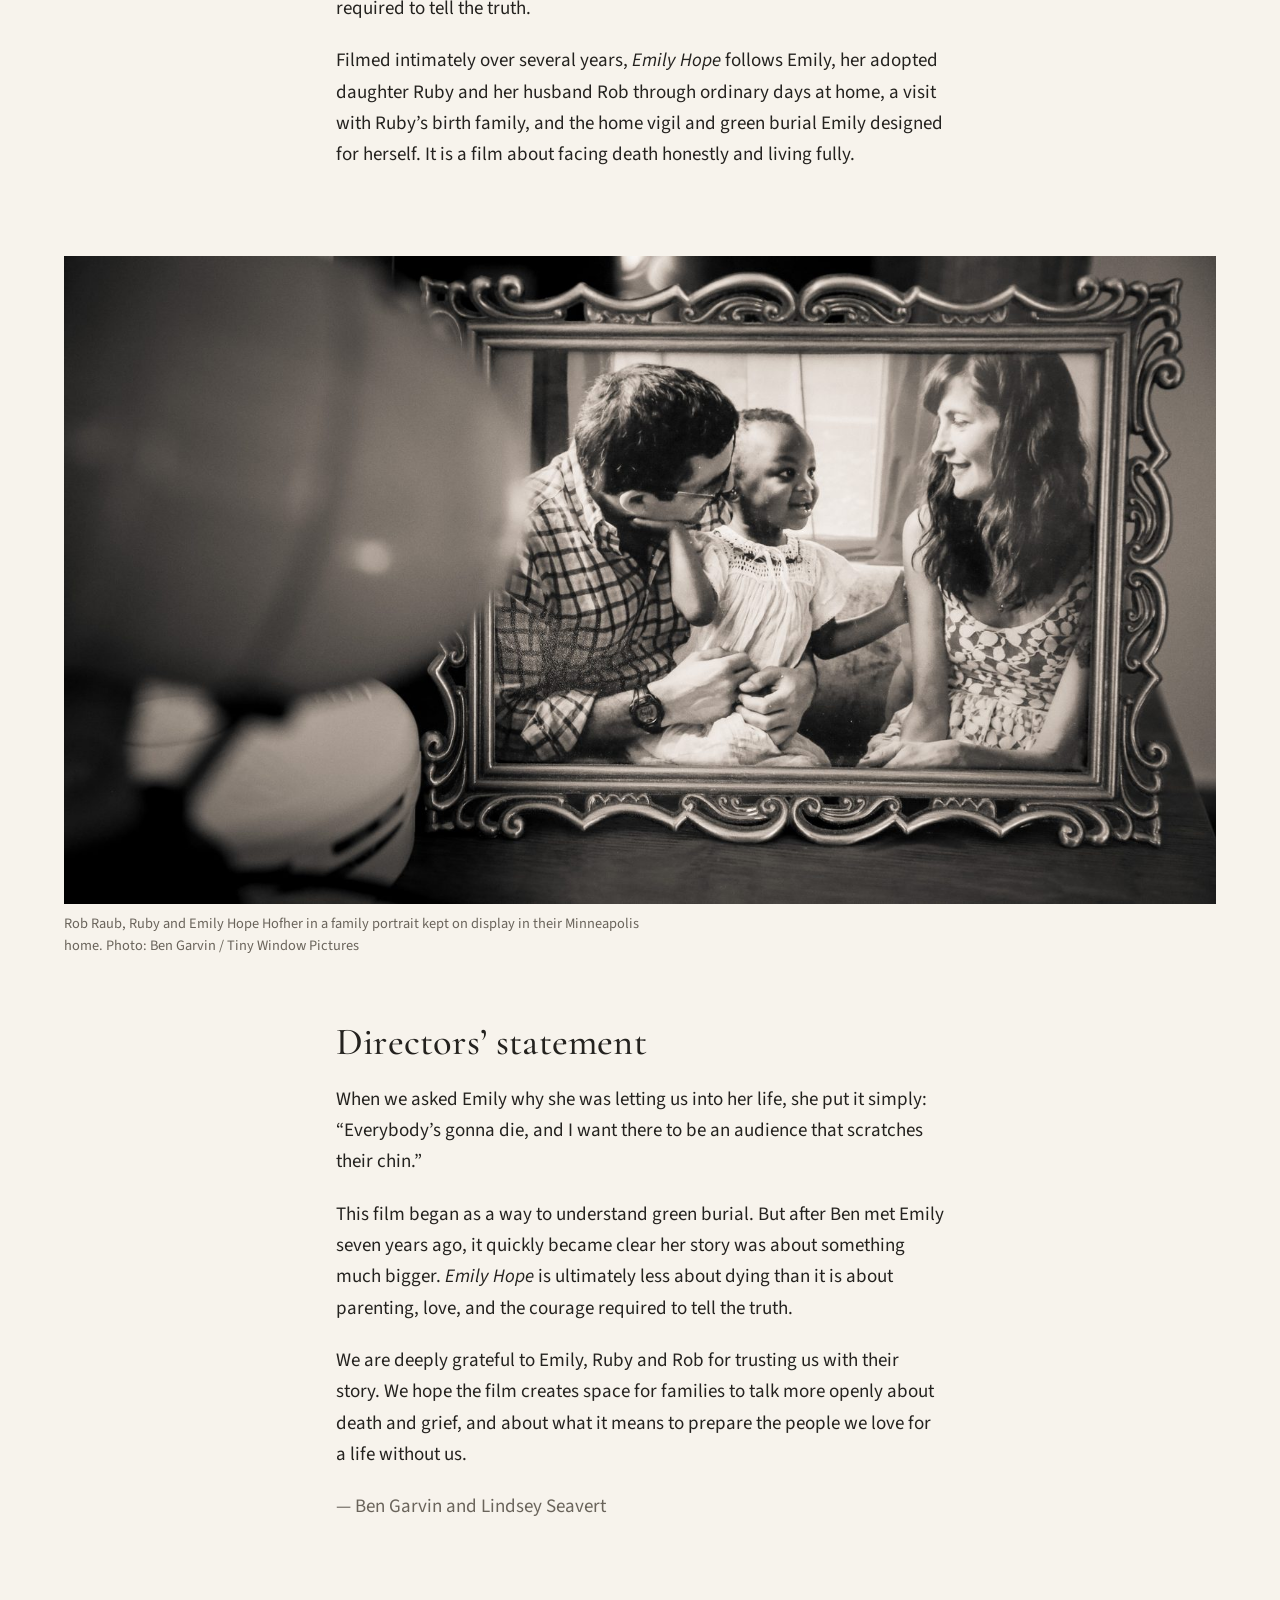
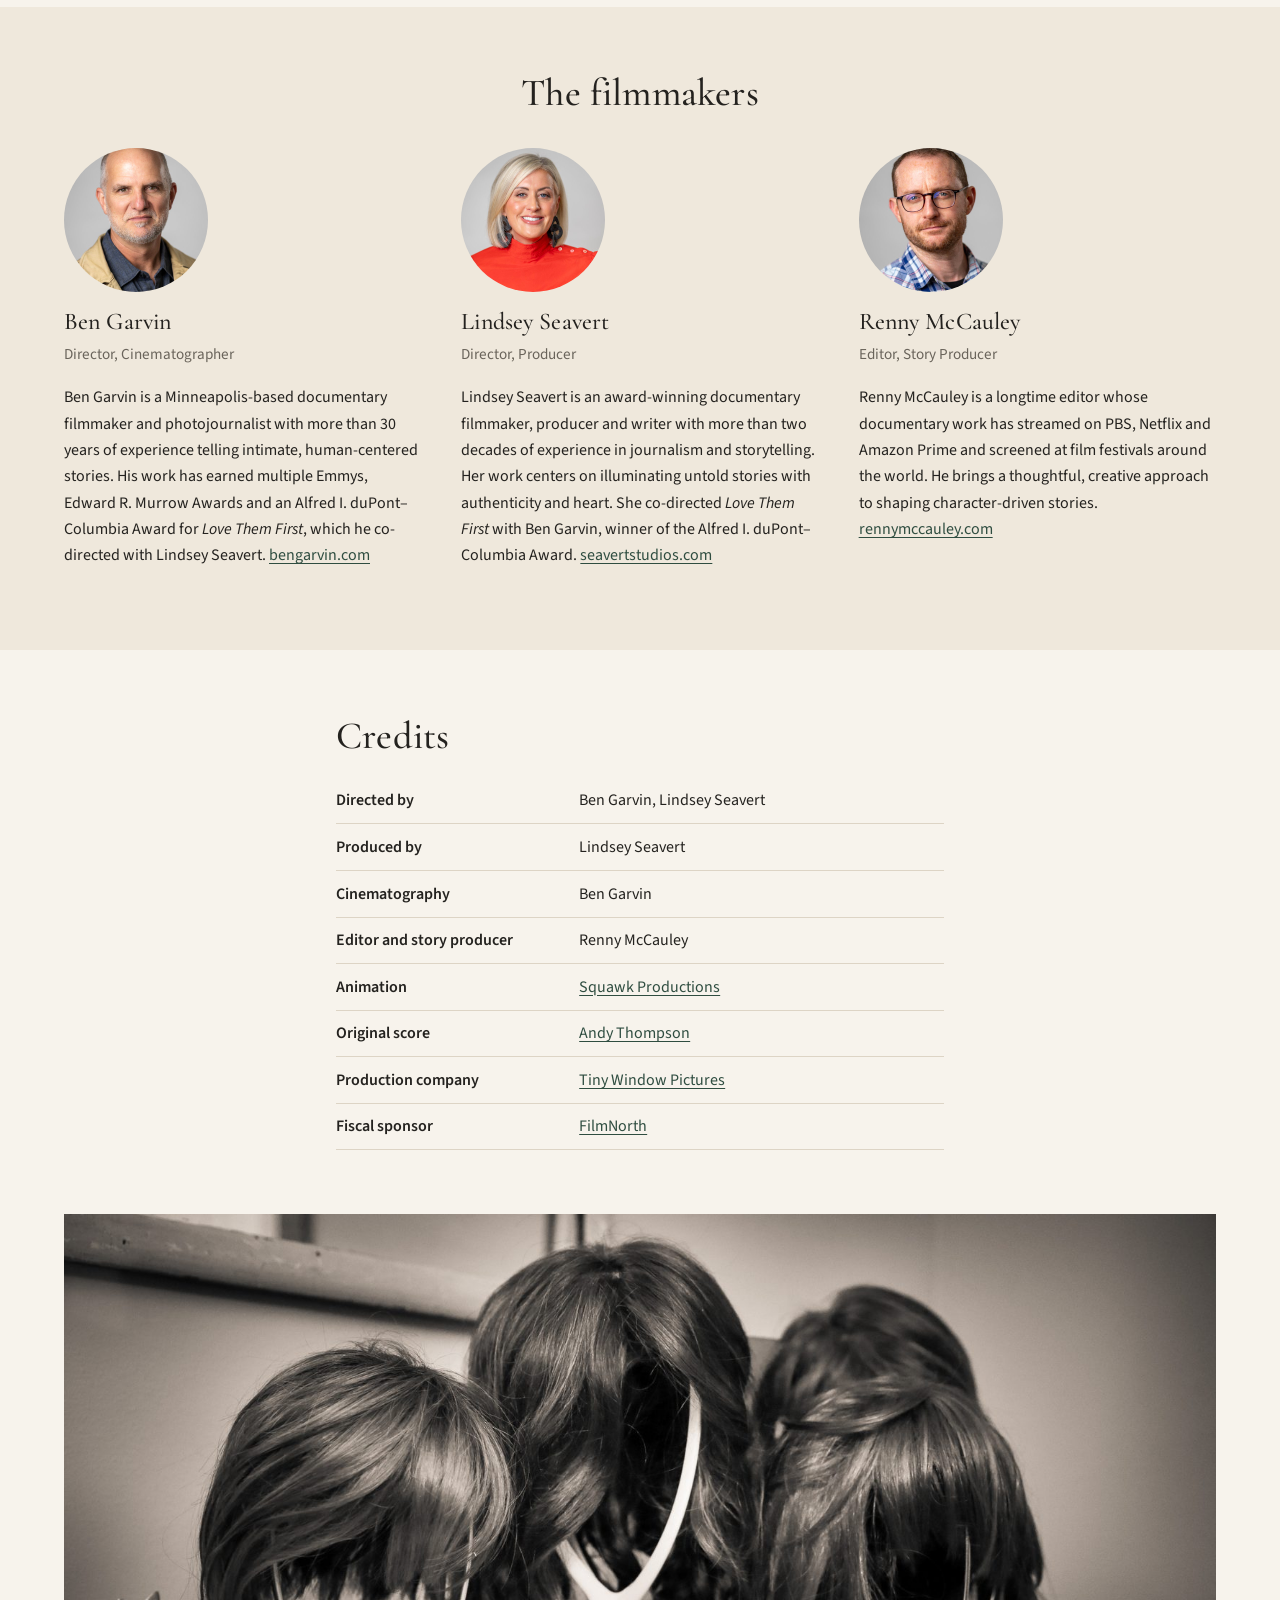
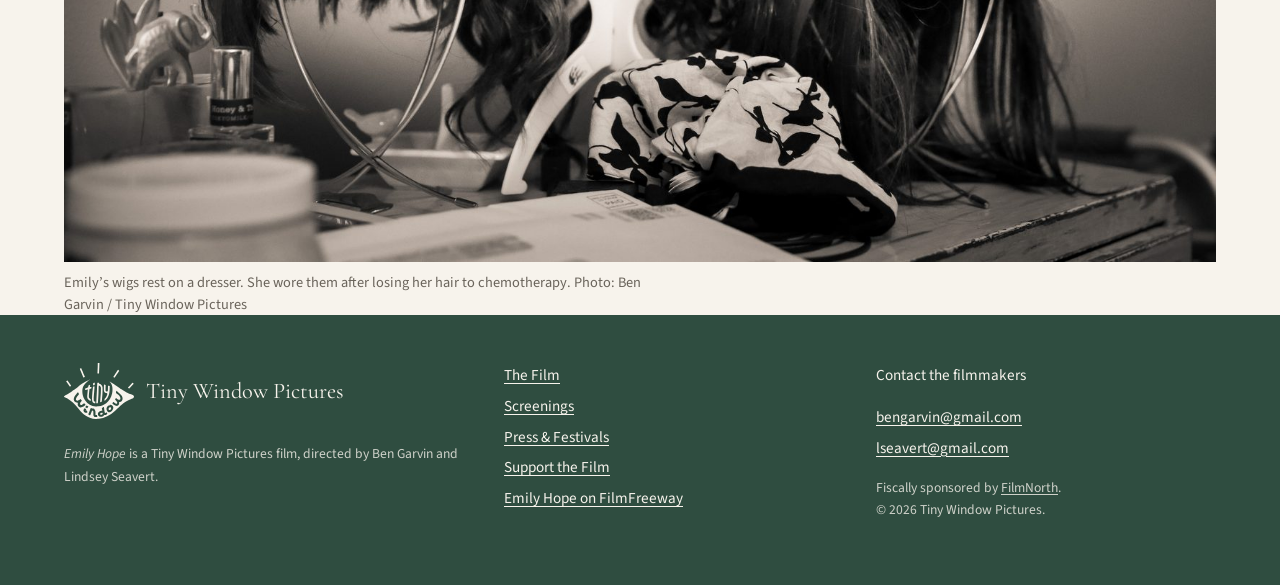
==== commit 94a29899: "Add files via upload" ====
--- a/film/index.html
+++ b/film/index.html
@@ -177,19 +177,19 @@
       <h2 id="filmmakers" class="center">The filmmakers</h2>
       <div class="people" style="margin-top:2rem">
         <div class="person">
-          <!-- HEADSHOT: add <img src="../img/people/ben-garvin.jpg" alt="Ben Garvin" width="288" height="288" loading="lazy"> -->
+          <img src="../img/people/ben-garvin.jpg" alt="Ben Garvin" width="288" height="288" loading="lazy">
           <h3>Ben Garvin</h3>
           <p class="role">Director, Cinematographer</p>
           <p>Ben Garvin is a Minneapolis-based documentary filmmaker and photojournalist with more than 30 years of experience telling intimate, human-centered stories. His work has earned multiple Emmys, Edward R. Murrow Awards and an Alfred I. duPont&ndash;Columbia Award for <em>Love Them First</em>, which he co-directed with Lindsey Seavert. <a href="https://www.bengarvin.com/">bengarvin.com</a></p>
         </div>
         <div class="person">
-          <!-- HEADSHOT: add <img src="../img/people/lindsey-seavert.jpg" alt="Lindsey Seavert" width="288" height="288" loading="lazy"> -->
+          <img src="../img/people/lindsey-seavert.jpg" alt="Lindsey Seavert" width="288" height="288" loading="lazy">
           <h3>Lindsey Seavert</h3>
           <p class="role">Director, Producer</p>
           <p>Lindsey Seavert is an award-winning documentary filmmaker, producer and writer with more than two decades of experience in journalism and storytelling. Her work centers on illuminating untold stories with authenticity and heart. She co-directed <em>Love Them First</em> with Ben Garvin, winner of the Alfred I. duPont&ndash;Columbia Award. <a href="http://seavertstudios.com/">seavertstudios.com</a></p>
         </div>
         <div class="person">
-          <!-- HEADSHOT: add <img src="../img/people/renny-mccauley.jpg" alt="Renny McCauley" width="288" height="288" loading="lazy"> -->
+          <img src="../img/people/renny-mccauley.jpg" alt="Renny McCauley" width="288" height="288" loading="lazy">
           <h3>Renny McCauley</h3>
           <p class="role">Editor, Story Producer</p>
           <p>Renny McCauley is a longtime editor whose documentary work has streamed on PBS, Netflix and Amazon Prime and screened at film festivals around the world. He brings a thoughtful, creative approach to shaping character-driven stories. <a href="https://rennymccauley.com/">rennymccauley.com</a></p>
--- a/css/style.css
+++ b/css/style.css
@@ -124,7 +124,7 @@
 /* ---------- People ---------- */
 .people { display: grid; gap: 2.5rem; grid-template-columns: 1fr; max-width: var(--wide); margin: 0 auto; }
 @media (min-width: 52rem) { .people { grid-template-columns: repeat(3, 1fr); } }
-.person img { width: 9rem; height: 9rem; object-fit: cover; border-radius: 50%; margin-bottom: 1rem; filter: grayscale(1); }
+.person img { width: 9rem; height: 9rem; object-fit: cover; border-radius: 50%; margin-bottom: 1rem; }
 .person .role { color: var(--muted); font-size: 0.95rem; margin-top: -0.3rem; }
 .person p { font-size: 1rem; }
 
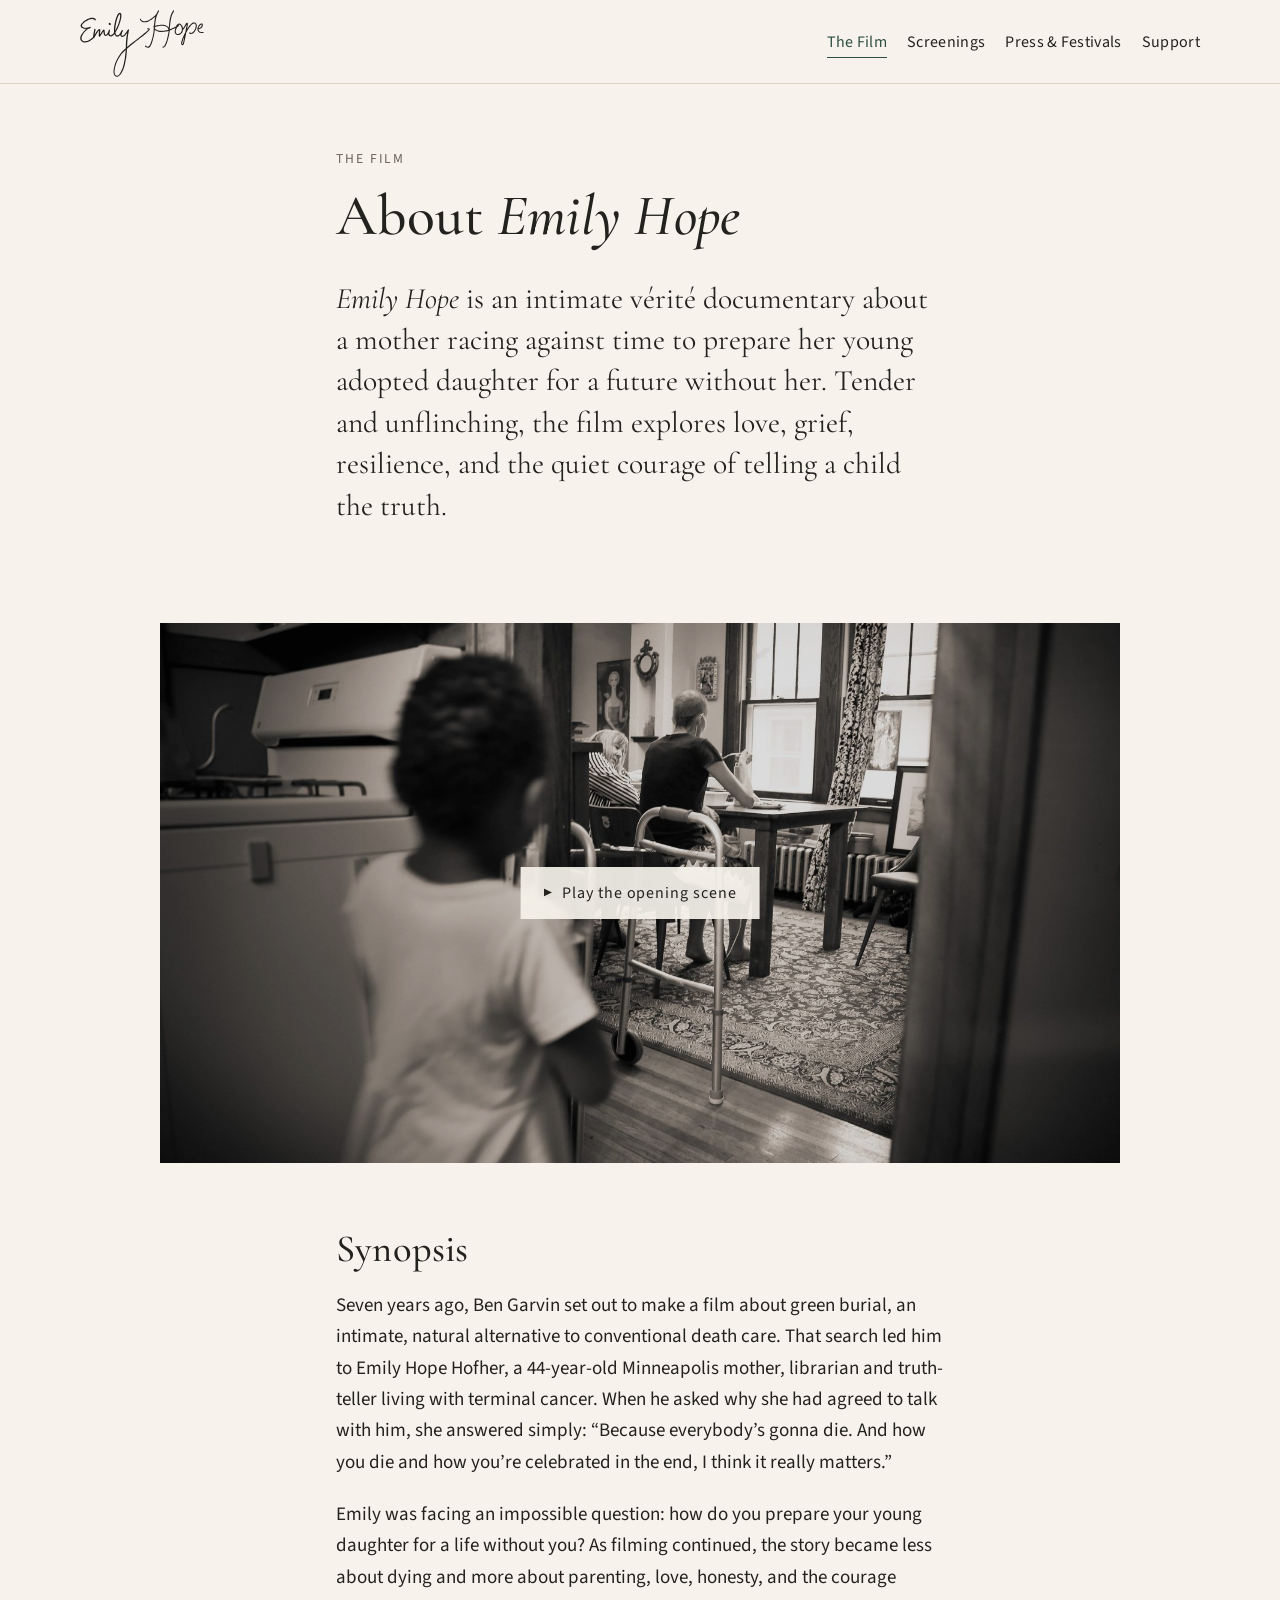
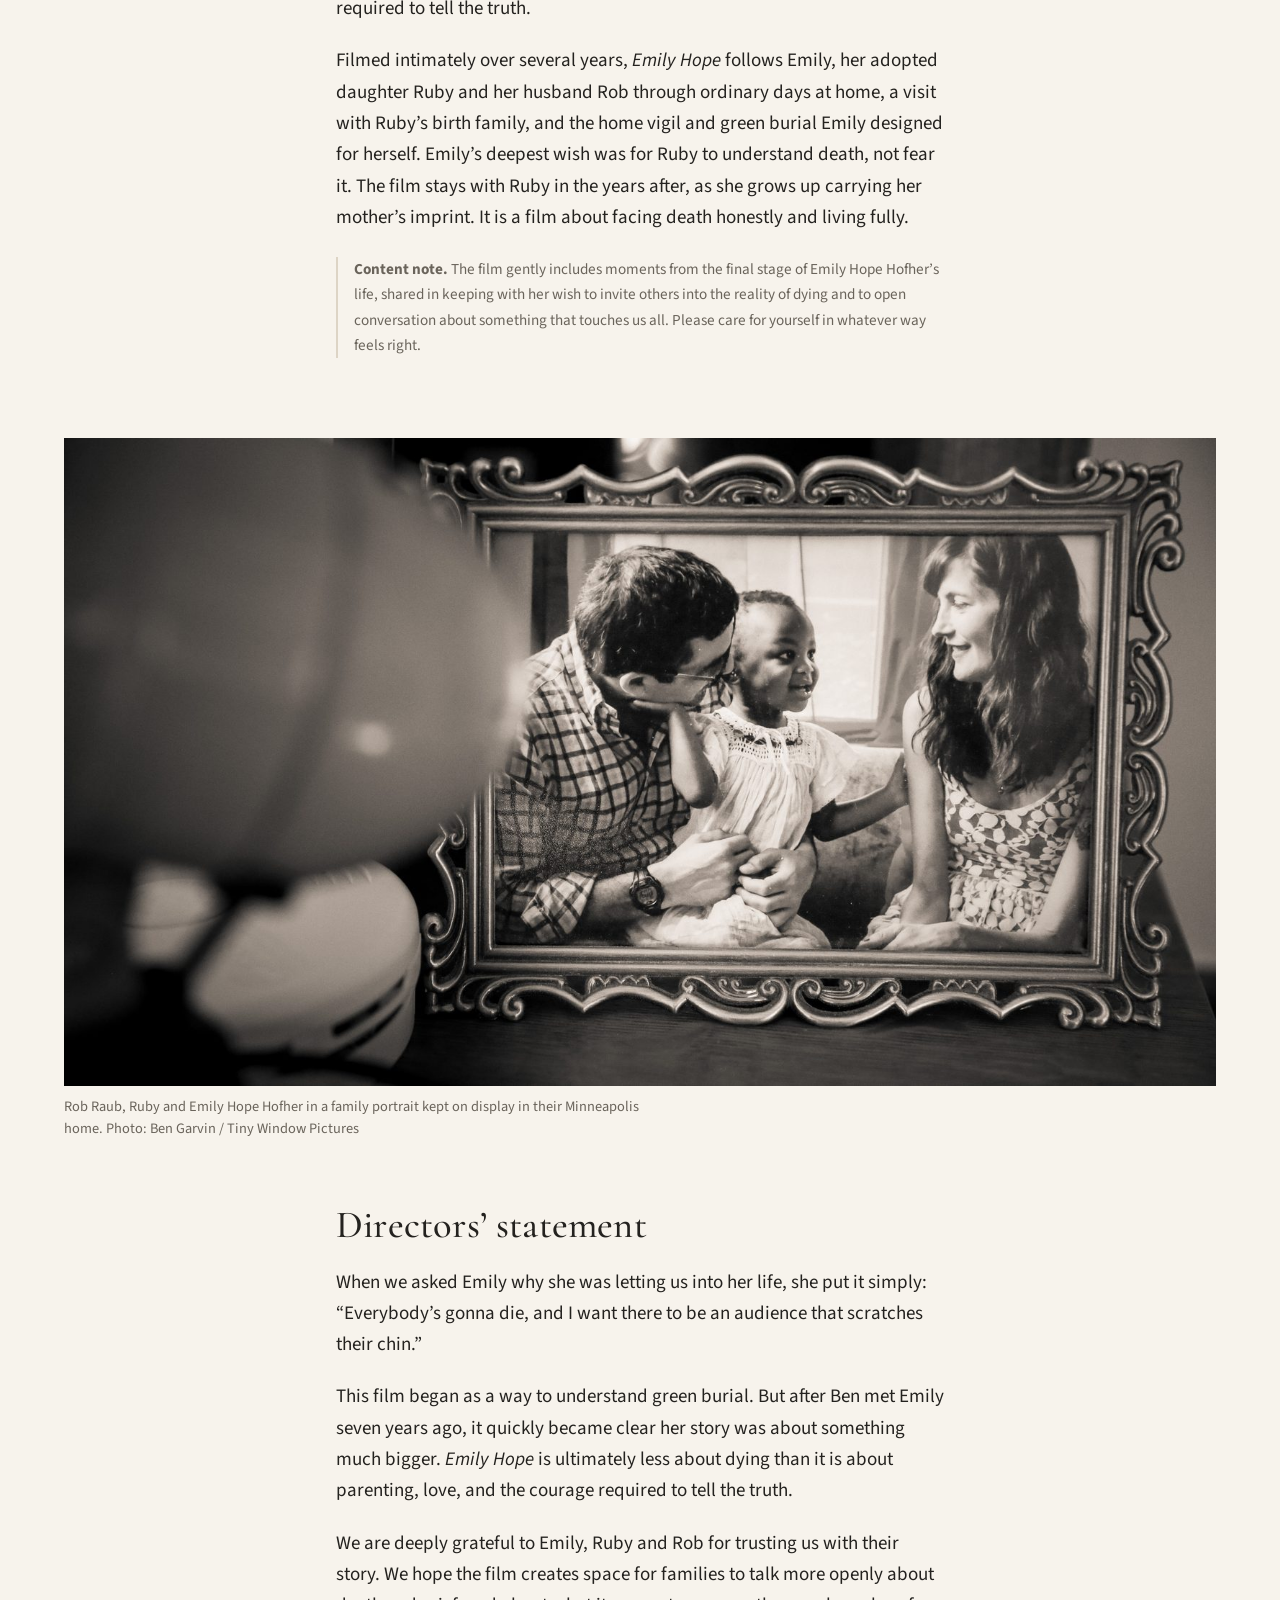
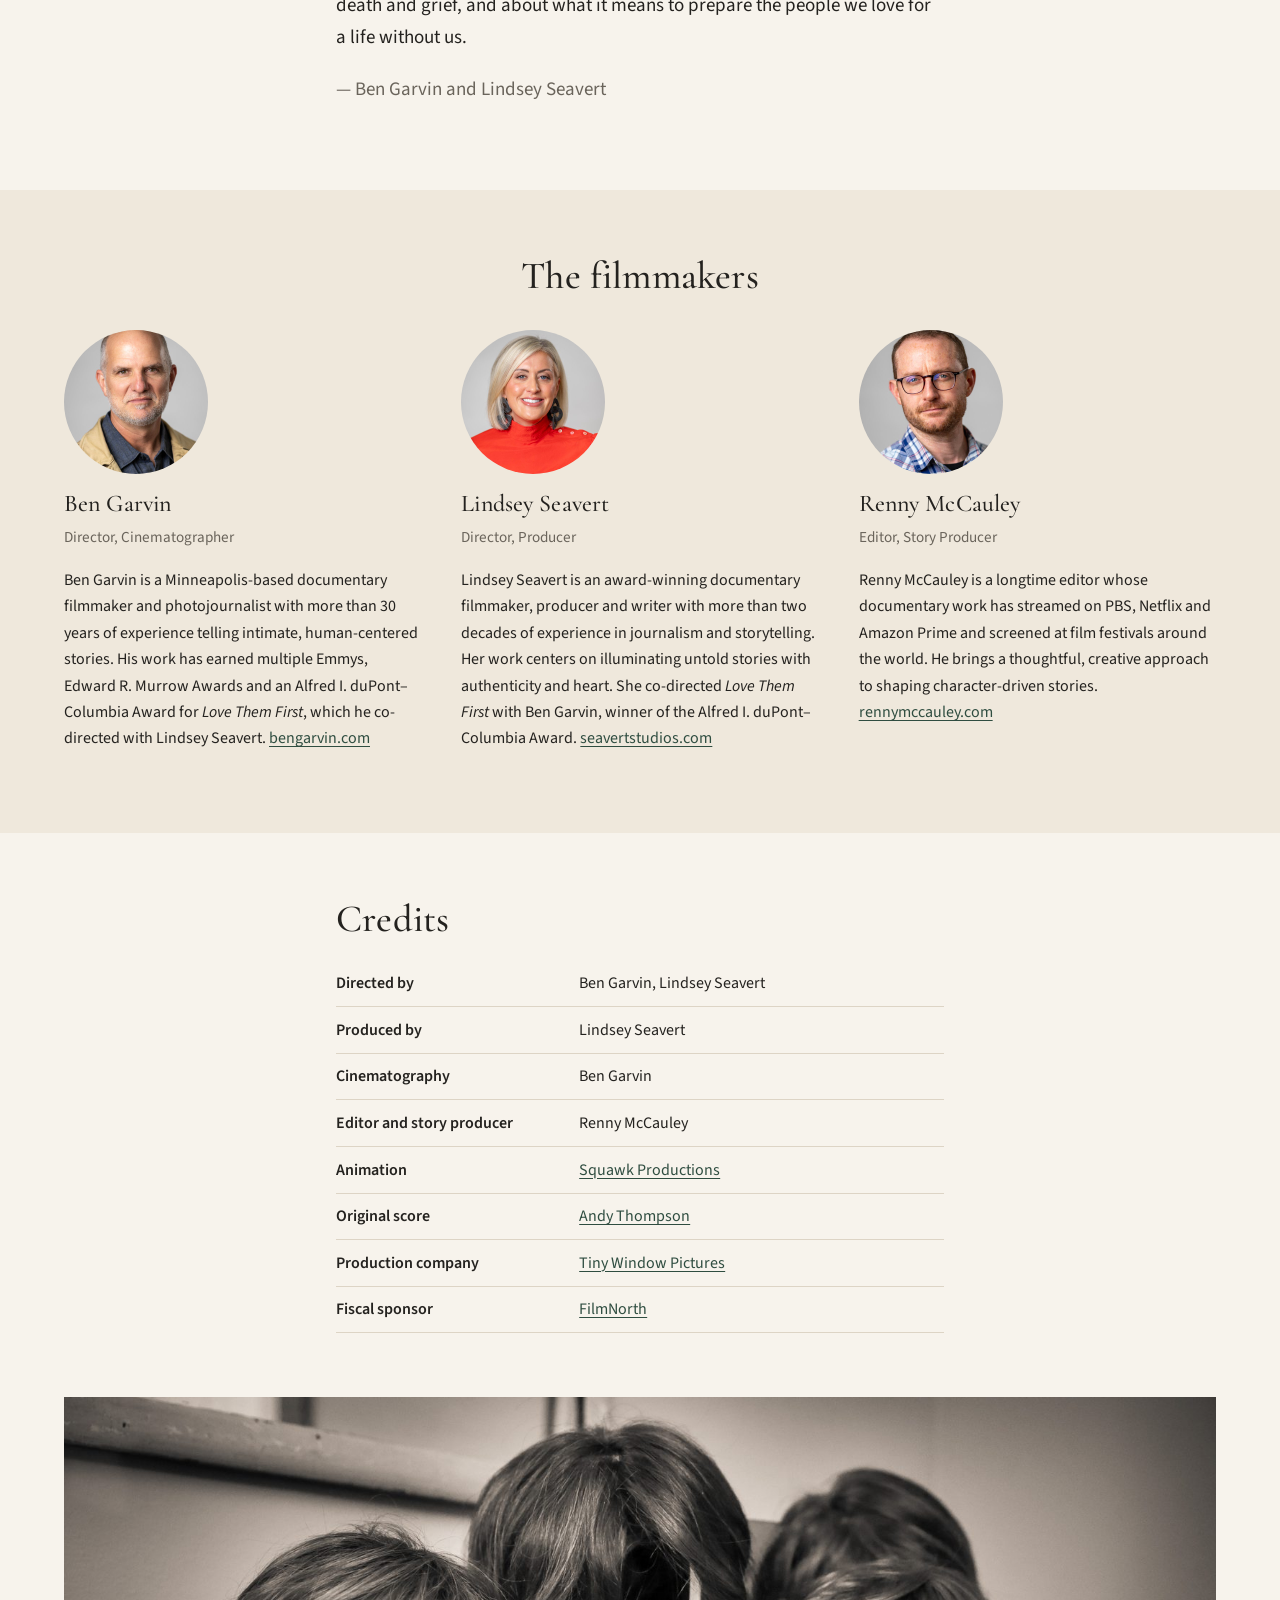
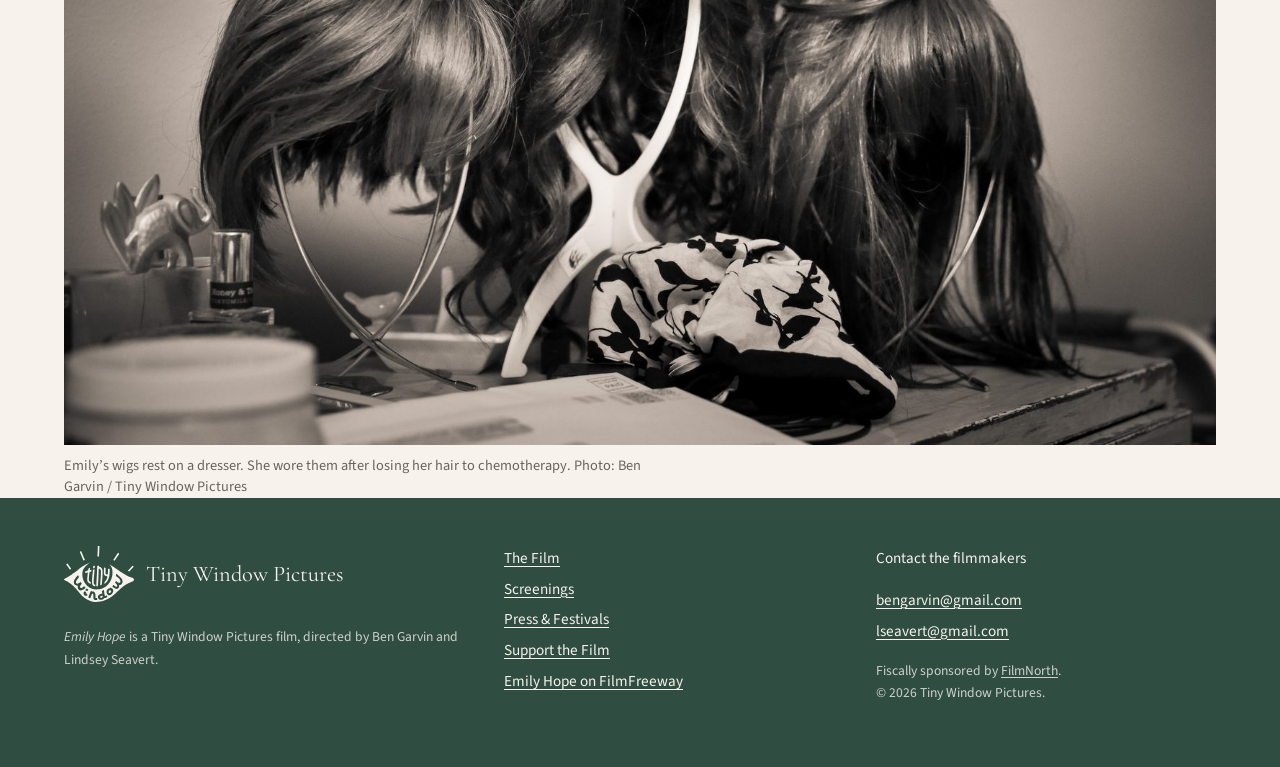
==== commit 3f490ad8: "Add files via upload" ====
--- a/film/index.html
+++ b/film/index.html
@@ -73,10 +73,10 @@
   },
   "trailer": {
     "@type": "VideoObject",
-    "name": "Emily Hope — Opening Scene",
+    "name": "Emily Hope — Opening Scene (work in progress)",
     "description": "The opening scene of Emily Hope, a vérité documentary by Ben Garvin and Lindsey Seavert.",
     "thumbnailUrl": "https://www.emilyhopefilm.com/img/stills/emily-hope-02-ruby-in-doorway-1600.jpg",
-    "embedUrl": "https://player.vimeo.com/video/1145757128"
+    "embedUrl": "https://player.vimeo.com/video/1108676259"
   },
   "about": [
     {
@@ -99,6 +99,27 @@
   "sameAs": [
     "https://filmfreeway.com/projects/4390738",
     "https://filmnorth.org/fiscally-sponsored-projects/emily-hope/"
+  ],
+  "alternateName": [
+    "Will She Remember Me?",
+    "Will She Remember Me? The Emily Hope Documentary"
+  ],
+  "duration": "PT60M",
+  "sponsor": [
+    {
+      "@type": "Organization",
+      "name": "End in Mind Project",
+      "url": "https://www.endinmindproject.org/",
+      "founder": {
+        "@type": "Person",
+        "name": "Cathy Wurzer"
+      }
+    },
+    {
+      "@type": "Organization",
+      "name": "FilmNorth",
+      "url": "https://filmnorth.org/"
+    }
   ]
 }
   </script>
@@ -130,7 +151,7 @@
     </section>
 
     <div class="video" id="watch">
-      <button type="button" data-vimeo="1145757128" aria-label="Play the opening scene of Emily Hope (loads a Vimeo player)">
+      <button type="button" data-vimeo="1108676259" aria-label="Play the working opening scene of Emily Hope (loads a Vimeo player)">
         <img src="../img/stills/emily-hope-02-ruby-in-doorway-1600.jpg" srcset="../img/stills/emily-hope-02-ruby-in-doorway-800.jpg 800w, ../img/stills/emily-hope-02-ruby-in-doorway-1600.jpg 1600w, ../img/stills/emily-hope-02-ruby-in-doorway-2400.jpg 2400w" sizes="(min-width: 60rem) 60rem, 100vw" width="1600" height="900" alt="" loading="lazy" decoding="async">
         <span>&#9654;&nbsp; Play the opening scene</span>
       </button>
@@ -141,7 +162,7 @@
         b.addEventListener('click', function () {
           var f = document.createElement('iframe');
           f.src = 'https://player.vimeo.com/video/' + b.dataset.vimeo + '?autoplay=1&dnt=1';
-          f.title = 'Emily Hope, opening scene';
+          f.title = 'Emily Hope, working opening scene';
           f.allow = 'autoplay; fullscreen; picture-in-picture';
           f.allowFullscreen = true;
           b.replaceWith(f);
@@ -152,9 +173,10 @@
     <section class="section" aria-labelledby="synopsis">
       <div class="prose">
         <h2 id="synopsis">Synopsis</h2>
-        <p>Seven years ago, Ben Garvin set out to make a film about green burial, an intimate, natural alternative to conventional death care. That search led him to Emily Hope Hofher, a Minneapolis mother living with terminal illness. When he asked why she had agreed to talk with him, she answered simply: &ldquo;Because everybody&rsquo;s gonna die. And how you die and how you&rsquo;re celebrated in the end, I think it really matters.&rdquo;</p>
+        <p>Seven years ago, Ben Garvin set out to make a film about green burial, an intimate, natural alternative to conventional death care. That search led him to Emily Hope Hofher, a 44-year-old Minneapolis mother, librarian and truth-teller living with terminal cancer. When he asked why she had agreed to talk with him, she answered simply: &ldquo;Because everybody&rsquo;s gonna die. And how you die and how you&rsquo;re celebrated in the end, I think it really matters.&rdquo;</p>
         <p>Emily was facing an impossible question: how do you prepare your young daughter for a life without you? As filming continued, the story became less about dying and more about parenting, love, honesty, and the courage required to tell the truth.</p>
-        <p>Filmed intimately over several years, <em>Emily Hope</em> follows Emily, her adopted daughter Ruby and her husband Rob through ordinary days at home, a visit with Ruby&rsquo;s birth family, and the home vigil and green burial Emily designed for herself. It is a film about facing death honestly and living fully.</p>
+        <p>Filmed intimately over several years, <em>Emily Hope</em> follows Emily, her adopted daughter Ruby and her husband Rob through ordinary days at home, a visit with Ruby&rsquo;s birth family, and the home vigil and green burial Emily designed for herself. Emily&rsquo;s deepest wish was for Ruby to understand death, not fear it. The film stays with Ruby in the years after, as she grows up carrying her mother&rsquo;s imprint. It is a film about facing death honestly and living fully.</p>
+        <p class="note"><strong>Content note.</strong> The film gently includes moments from the final stage of Emily Hope Hofher&rsquo;s life, shared in keeping with her wish to invite others into the reality of dying and to open conversation about something that touches us all. Please care for yourself in whatever way feels right.</p>
       </div>
     </section>
 
--- a/css/style.css
+++ b/css/style.css
@@ -170,3 +170,15 @@
 
 @media (prefers-reduced-motion: reduce) { * { scroll-behavior: auto !important; } }
 @media print { .site-header .nav, .site-footer, .signup, .video { display: none; } body { background: #fff; } }
+
+/* ---------- Partner block (home) ---------- */
+.partner { display: grid; gap: 2rem; grid-template-columns: 1fr; align-items: center; }
+@media (min-width: 52rem) { .partner { grid-template-columns: 1fr 1fr; gap: 3rem; } }
+.partner figcaption { margin-top: 0.6rem; }
+
+/* ---------- Event photos (screenings) ---------- */
+.event-photos { display: grid; gap: 1rem; grid-template-columns: 1fr; max-width: var(--wide); margin: 3rem auto 0; }
+@media (min-width: 52rem) { .event-photos { grid-template-columns: 1fr 1fr; } .event-photos .span { grid-column: 1 / -1; } }
+
+/* ---------- Content note ---------- */
+.note { font-size: 0.95rem; color: var(--muted); border-left: 2px solid var(--line); padding-left: 1rem; margin-top: 1.5rem; }
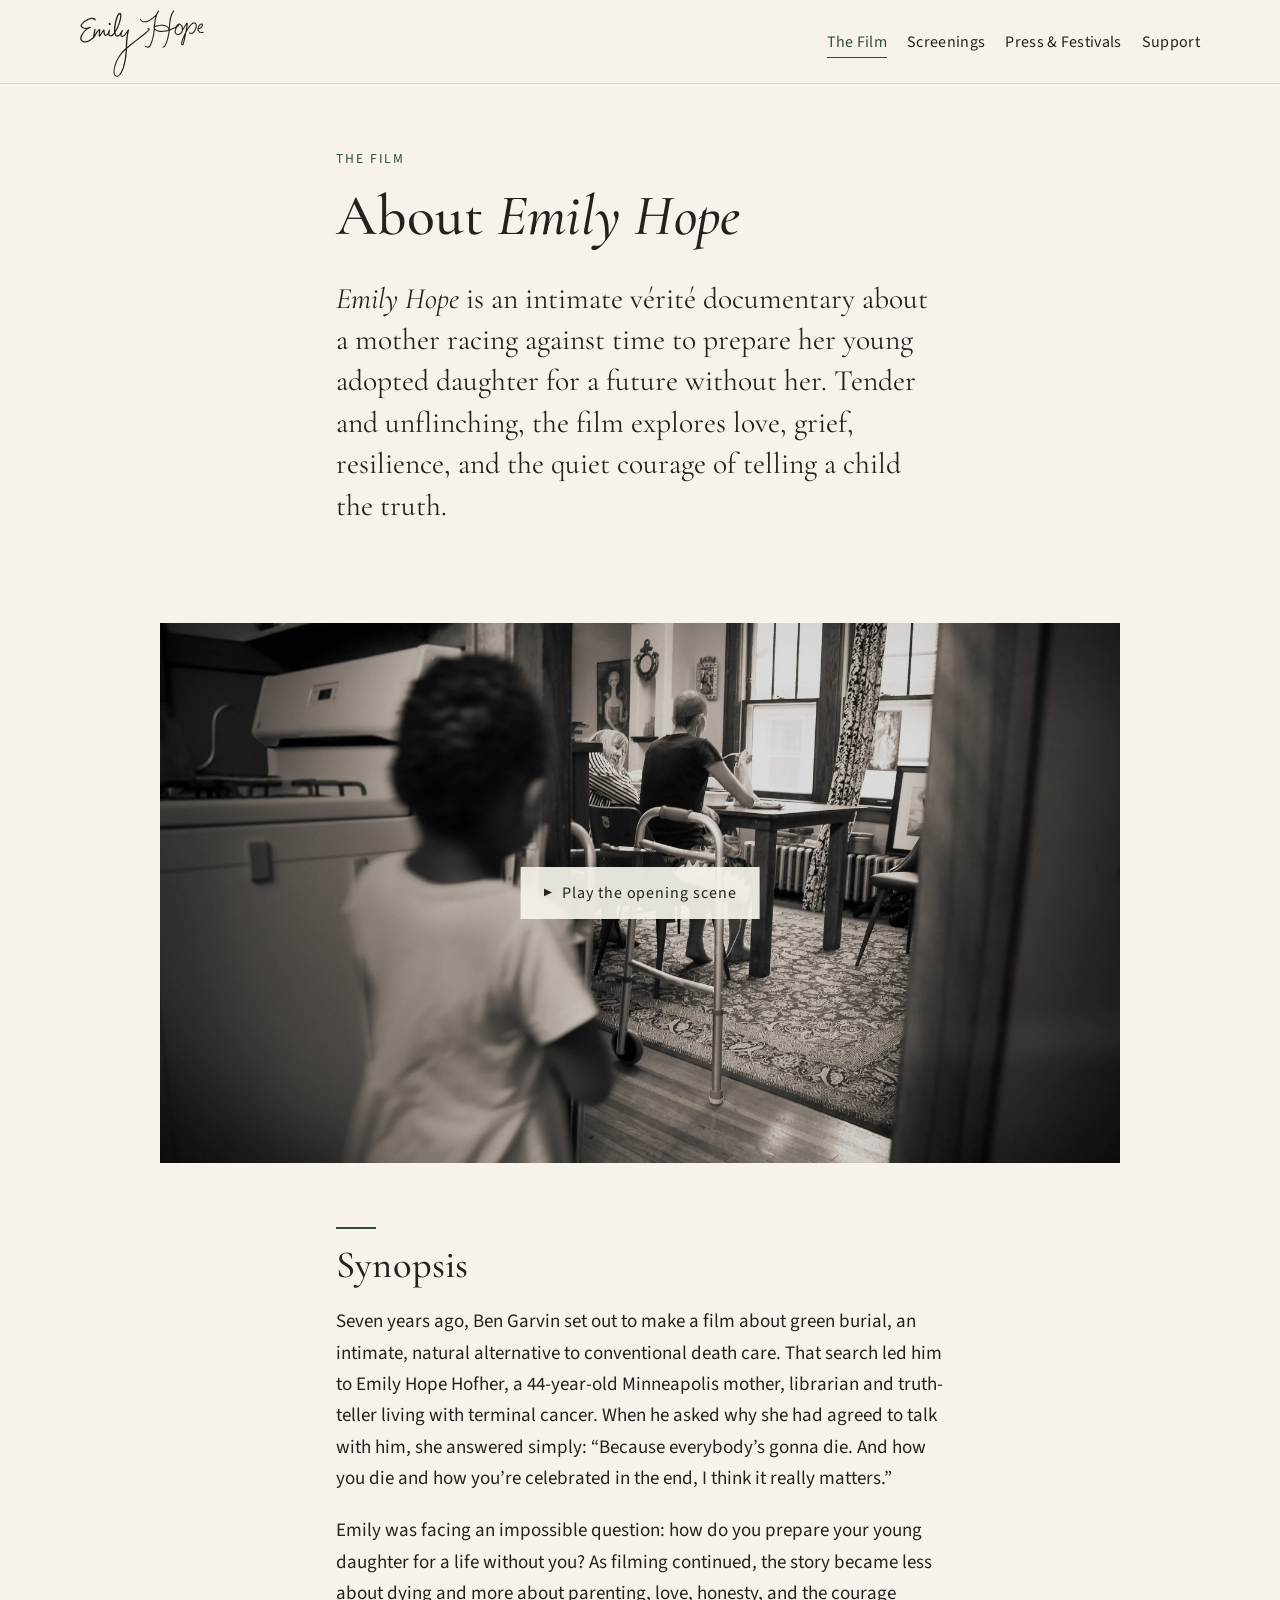
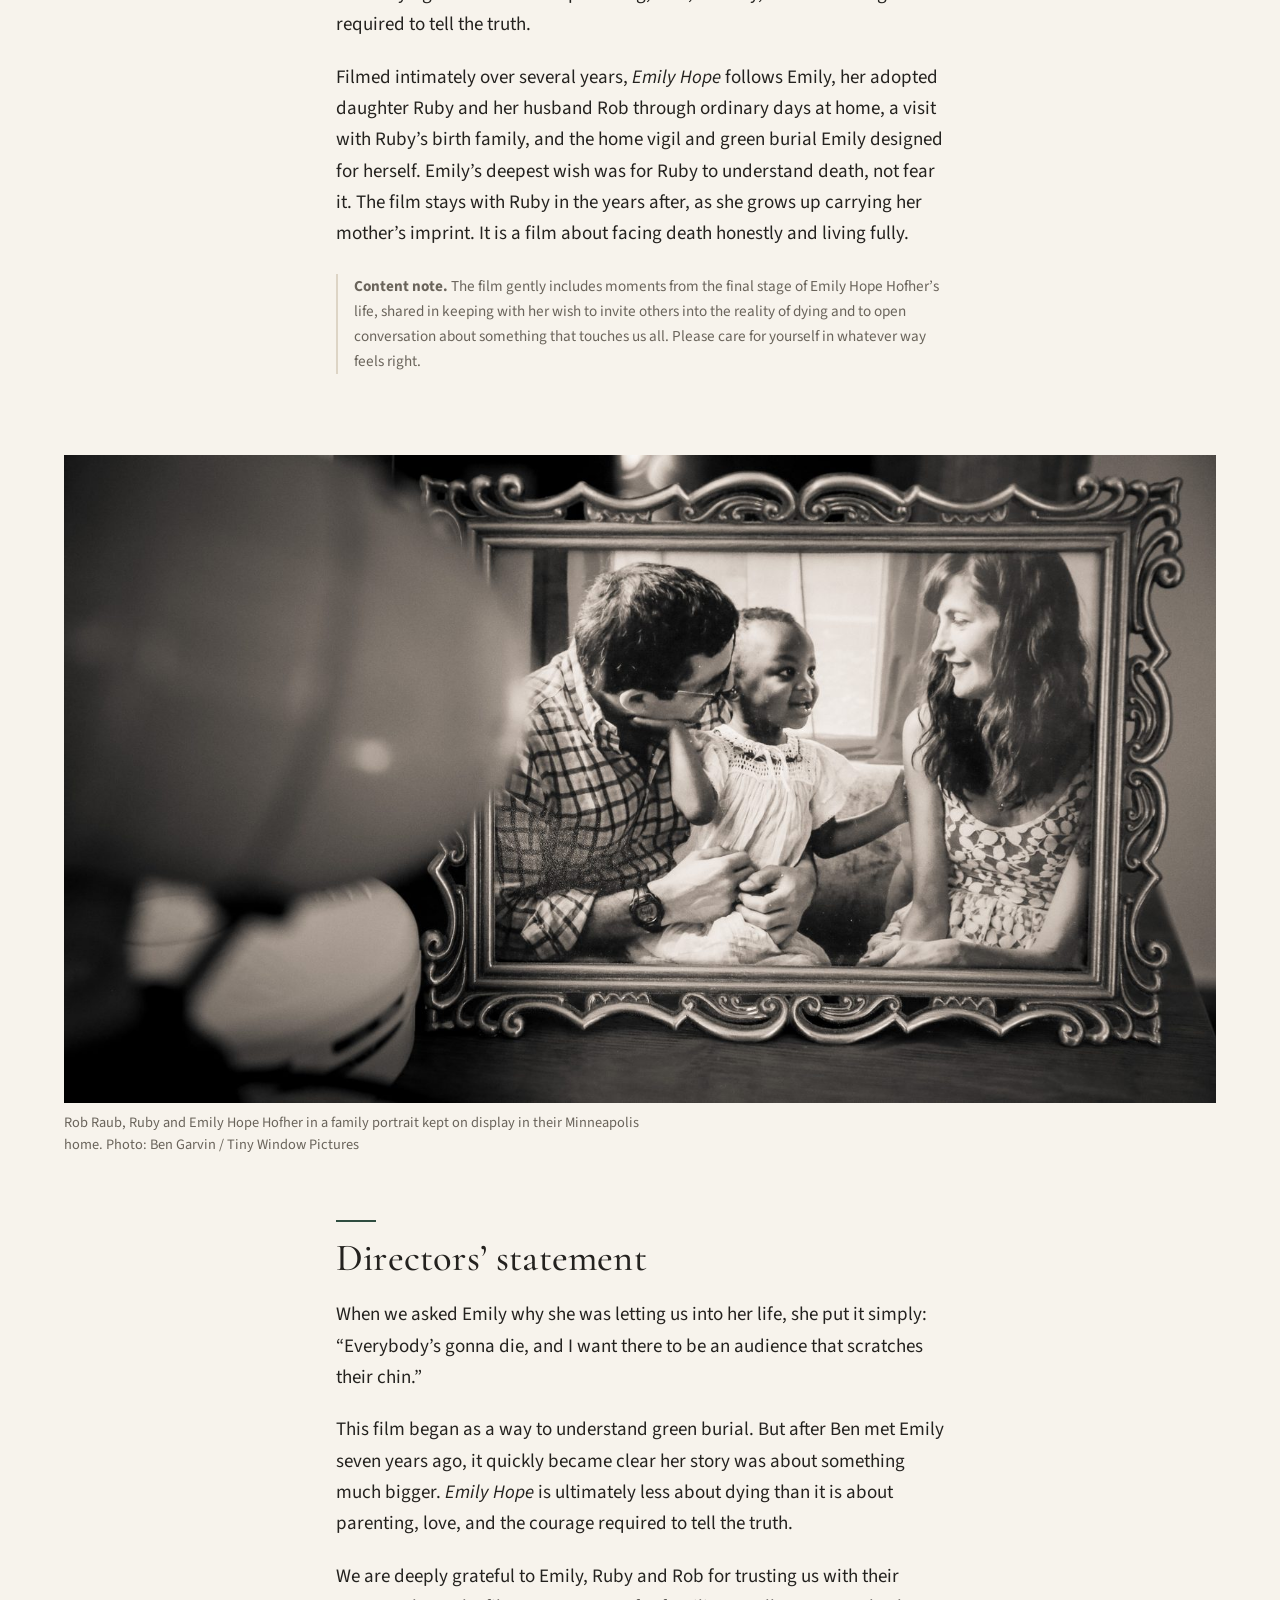
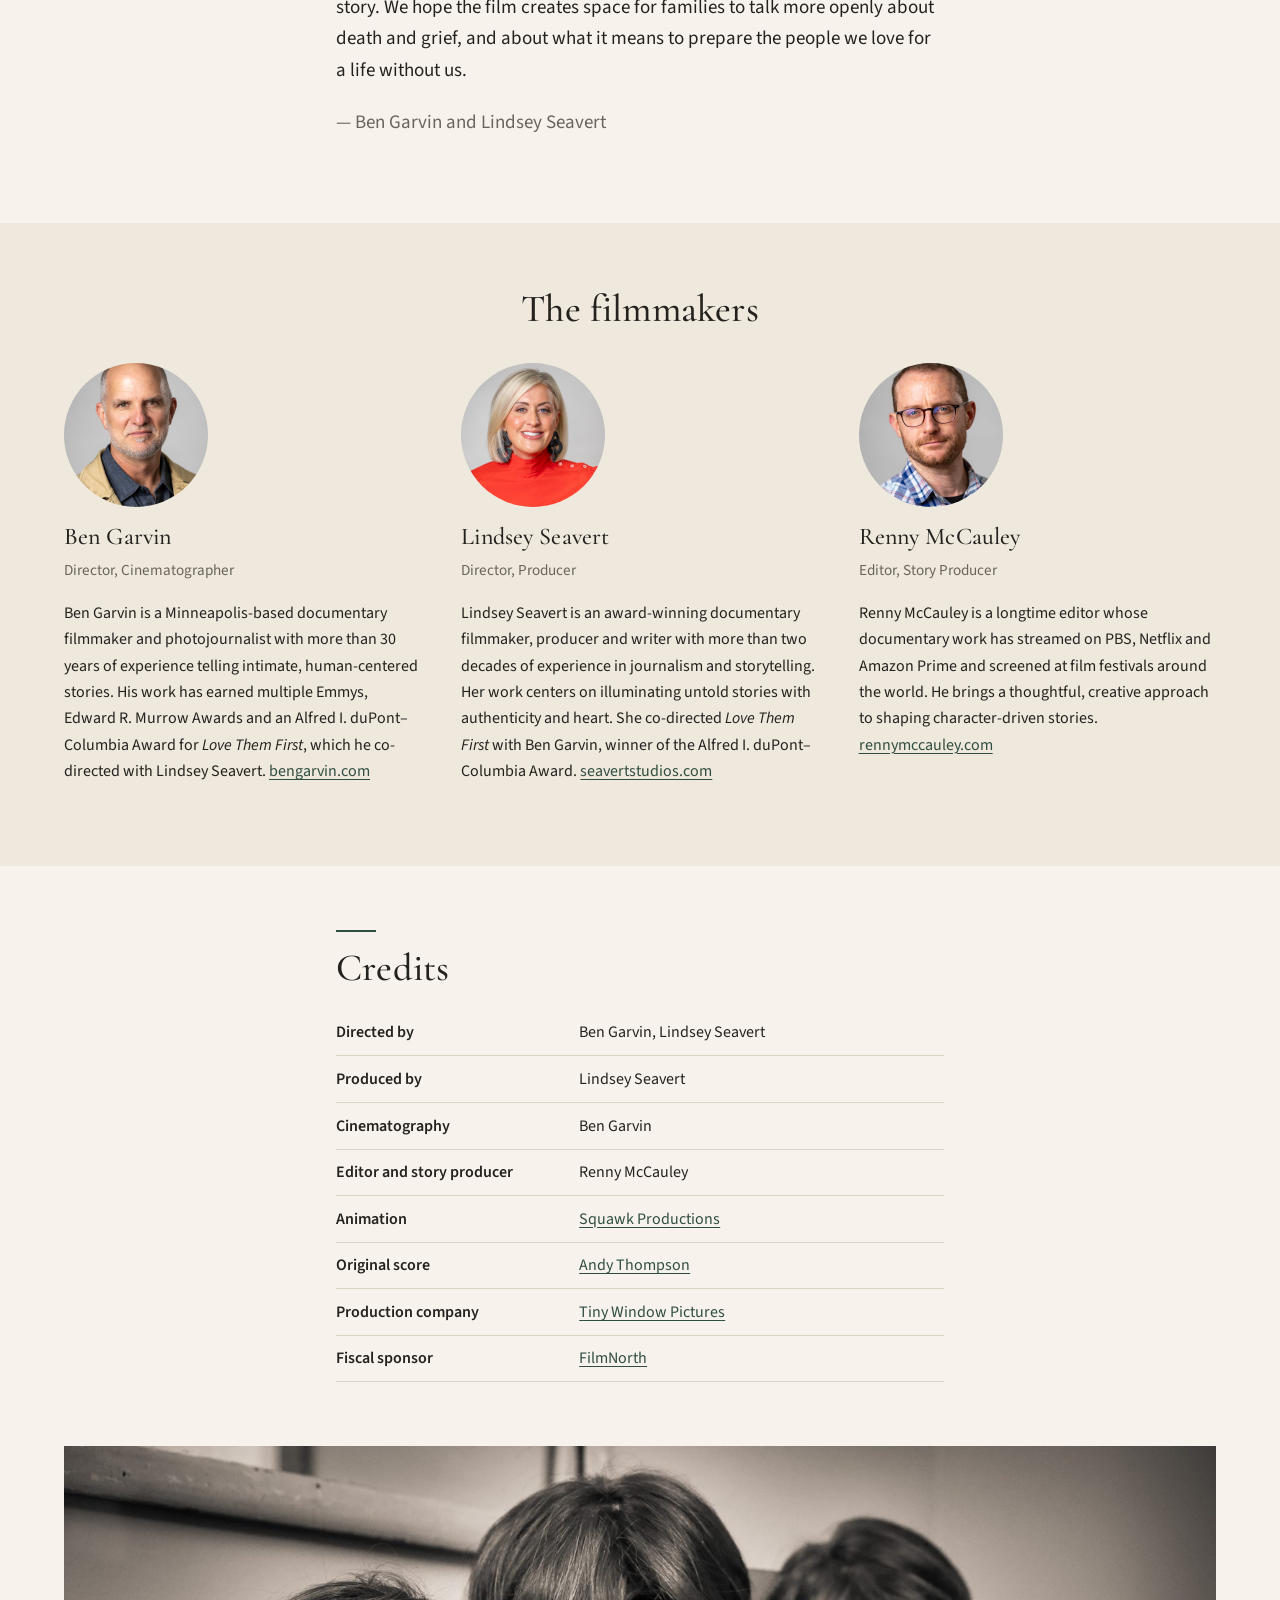
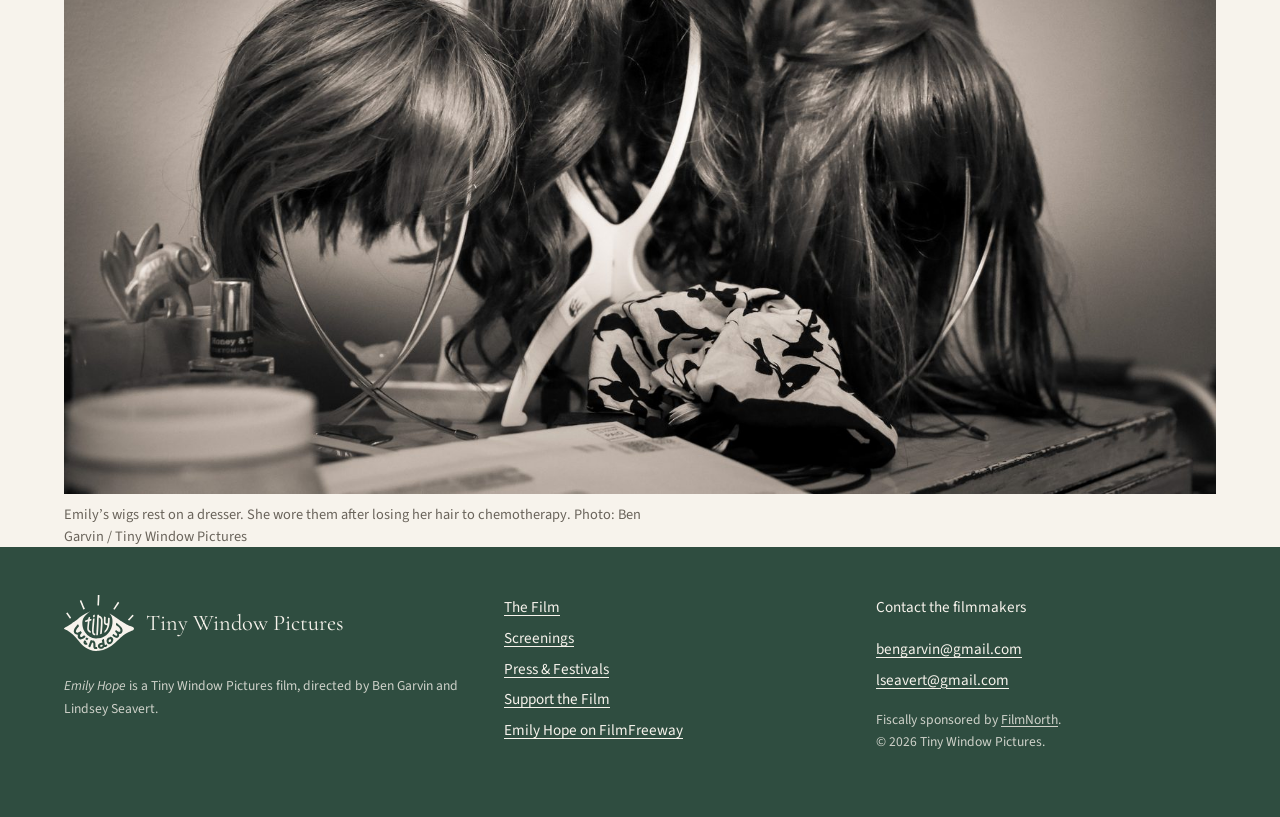
==== commit 4f17898b: "Add files via upload" ====
--- a/film/index.html
+++ b/film/index.html
@@ -2,6 +2,9 @@
 <html lang="en">
 <head>
   <meta charset="utf-8">
+  <!-- Google Analytics (Emily Hope website) -->
+  <script async src="https://www.googletagmanager.com/gtag/js?id=G-E8V0E00K4C"></script>
+  <script>window.dataLayer=window.dataLayer||[];function gtag(){dataLayer.push(arguments);}gtag('js',new Date());gtag('config','G-E8V0E00K4C');</script>
   <meta name="viewport" content="width=device-width, initial-scale=1">
   <title>About the Film | Emily Hope, a Documentary by Ben Garvin and Lindsey Seavert</title>
   <meta name="description" content="Synopsis, opening scene, directors’ statement and credits for Emily Hope, a vérité documentary following Emily Hope Hofher, her daughter Ruby and husband Rob through terminal illness, a home vigil and green burial.">
--- a/css/style.css
+++ b/css/style.css
@@ -171,14 +171,44 @@
 @media (prefers-reduced-motion: reduce) { * { scroll-behavior: auto !important; } }
 @media print { .site-header .nav, .site-footer, .signup, .video { display: none; } body { background: #fff; } }
 
-/* ---------- Partner block (home) ---------- */
-.partner { display: grid; gap: 2rem; grid-template-columns: 1fr; align-items: center; }
-@media (min-width: 52rem) { .partner { grid-template-columns: 1fr 1fr; gap: 3rem; } }
-.partner figcaption { margin-top: 0.6rem; }
-
-/* ---------- Event photos (screenings) ---------- */
-.event-photos { display: grid; gap: 1rem; grid-template-columns: 1fr; max-width: var(--wide); margin: 3rem auto 0; }
-@media (min-width: 52rem) { .event-photos { grid-template-columns: 1fr 1fr; } .event-photos .span { grid-column: 1 / -1; } }
+/* ---------- Partner row (home) ---------- */
+.partner-row { max-width: 46rem; margin: 0 auto; display: grid; gap: 1.25rem 2rem; grid-template-columns: 1fr; align-items: center; }
+@media (min-width: 40rem) { .partner-row { grid-template-columns: 14rem 1fr; } }
+.partner-row h3 { font-size: 1.4rem; margin-bottom: 0.4rem; }
+.partner-row p { font-size: 1rem; }
+.thumb img, .thumbs img { width: 100%; height: auto; border-radius: 2px; }
+.credit-line { font-size: 0.85rem; color: var(--muted); margin: 0.5rem 0 0; }
+
+/* ---------- Small photo row (past screenings) ---------- */
+.thumbs { display: grid; grid-template-columns: repeat(3, 1fr); gap: 0.75rem; margin-top: 1rem; }
+.thumbs img { aspect-ratio: 3 / 2; object-fit: cover; }
+
+/* ---------- Big + small pair (support) ---------- */
+.pair { max-width: var(--wide); margin: 0 auto; padding: 0 1rem; display: grid; gap: 2rem; grid-template-columns: 1fr; align-items: end; }
+@media (min-width: 52rem) { .pair { grid-template-columns: 2fr 1fr; gap: 2.5rem; } }
 
 /* ---------- Content note ---------- */
 .note { font-size: 0.95rem; color: var(--muted); border-left: 2px solid var(--line); padding-left: 1rem; margin-top: 1.5rem; }
+
+/* ---------- Green quote band (home) ---------- */
+.band { background: var(--accent); color: var(--accent-ink); }
+.band a { color: var(--accent-ink); }
+.quote-row { max-width: 64rem; margin: 0 auto; display: grid; gap: 2rem; grid-template-columns: 1fr; align-items: center; }
+@media (min-width: 52rem) { .quote-row { grid-template-columns: 2fr 3fr; gap: 3.5rem; } }
+.band figcaption { color: rgba(247, 243, 236, 0.75); }
+.band .pull { text-align: left; margin: 0; }
+.band .pull cite { color: rgba(247, 243, 236, 0.8); }
+@media (max-width: 51.99rem) { .band .pull { text-align: center; } }
+
+/* ---------- Small photo floated beside text ---------- */
+.float-photo { width: 10rem; float: right; margin: 0.4rem 0 1rem 1.75rem; }
+@media (min-width: 48rem) { .float-photo { width: 13rem; margin-right: -4rem; } }
+.float-photo img { border-radius: 2px; }
+.float-photo figcaption { font-size: 0.8rem; }
+.prose::after { content: ""; display: block; clear: both; }
+
+/* ---------- Credits line + green accents ---------- */
+.credits-line { font-size: 1rem; letter-spacing: 0.02em; margin-bottom: 0.4rem; }
+.prose:not(.center) > h2::before, .prose > figure + h2::before { content: ""; display: block; width: 2.5rem; height: 2px; background: var(--accent); margin-bottom: 0.9rem; }
+.door { border-top-color: var(--accent); }
+.eyebrow { color: var(--accent); }
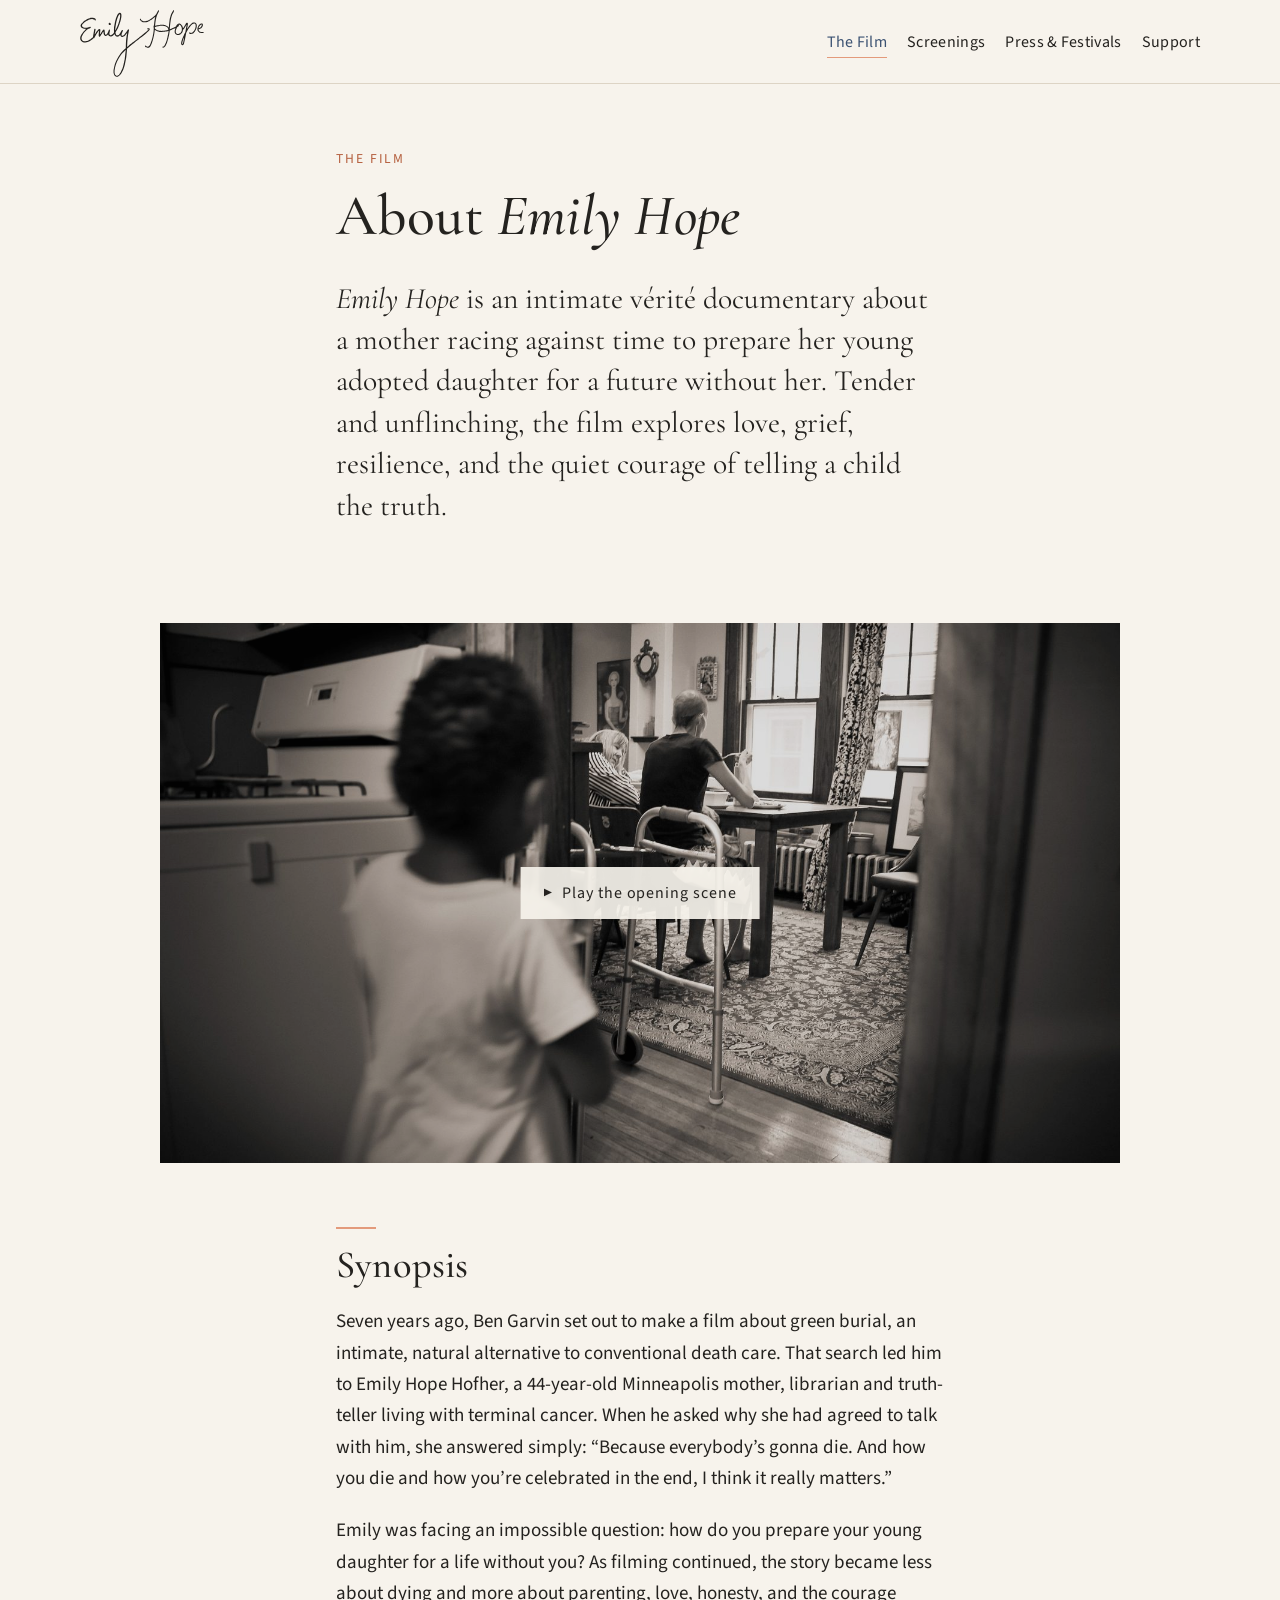
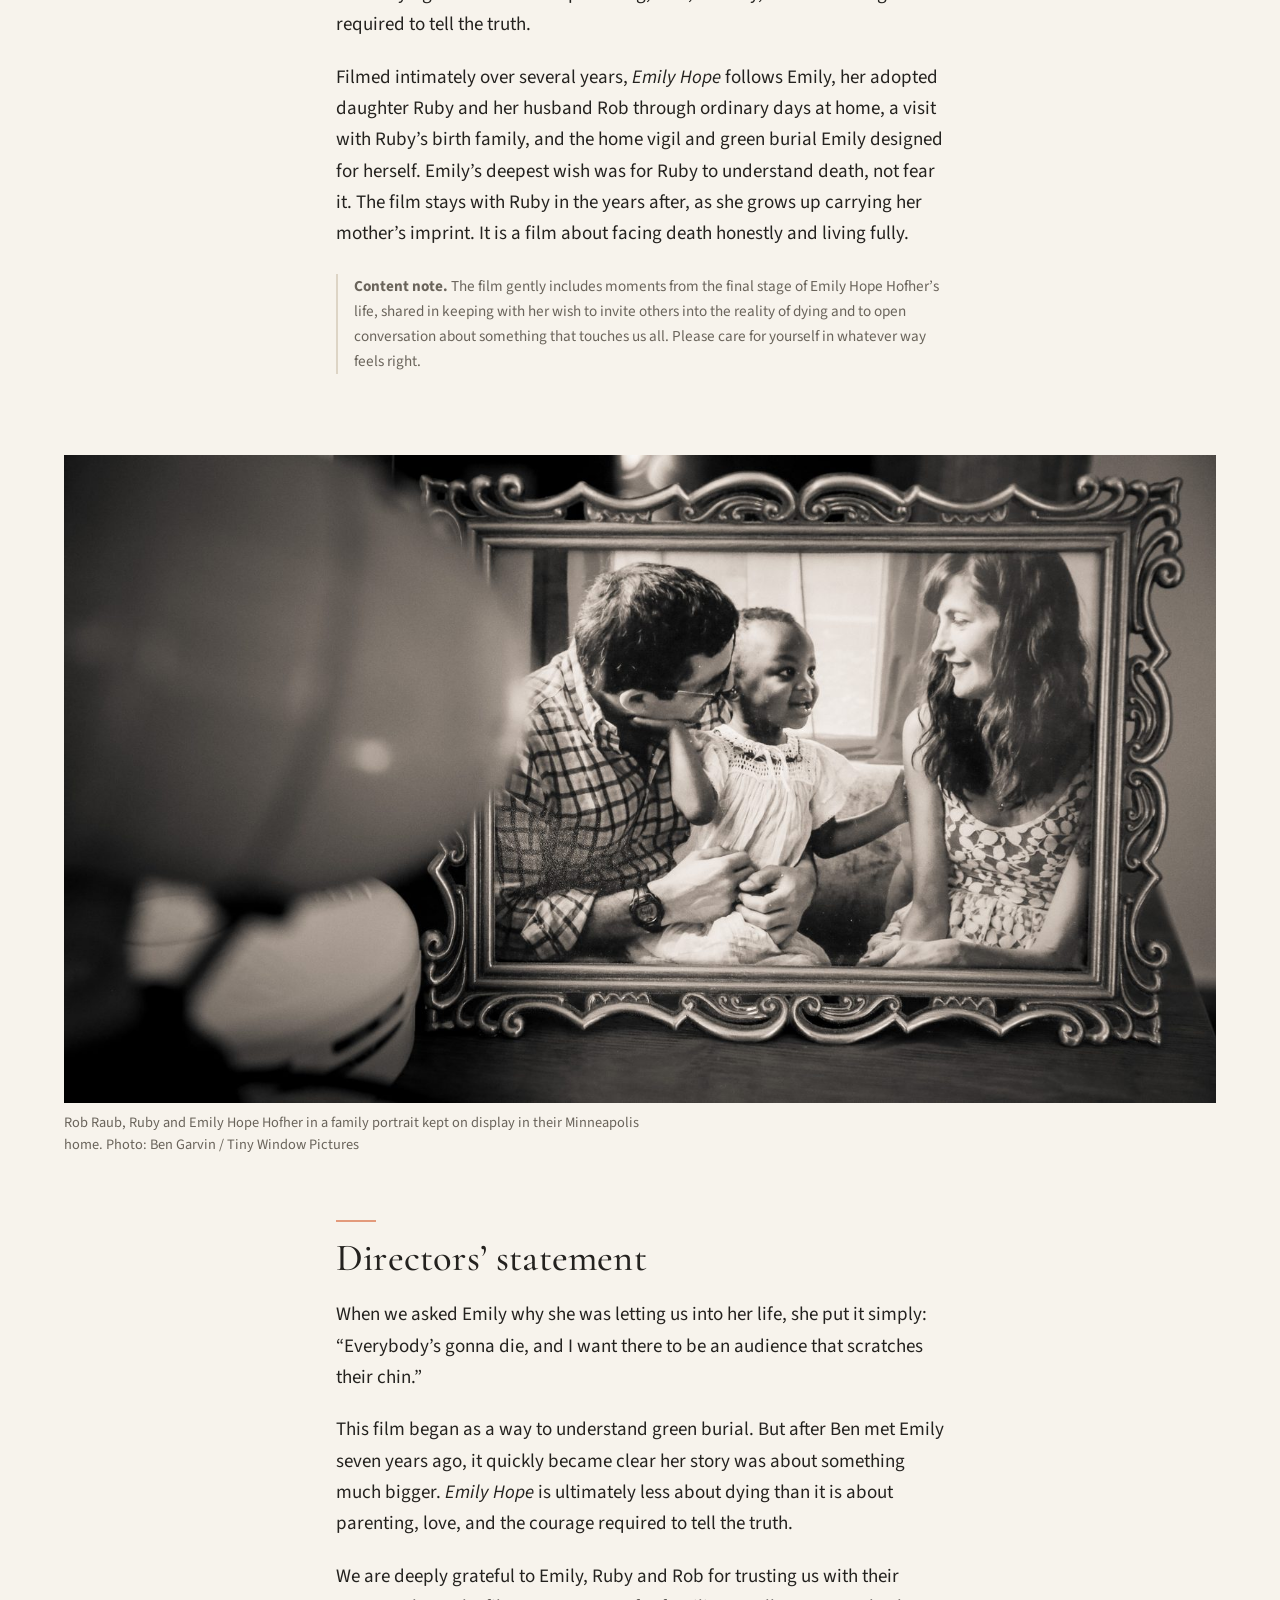
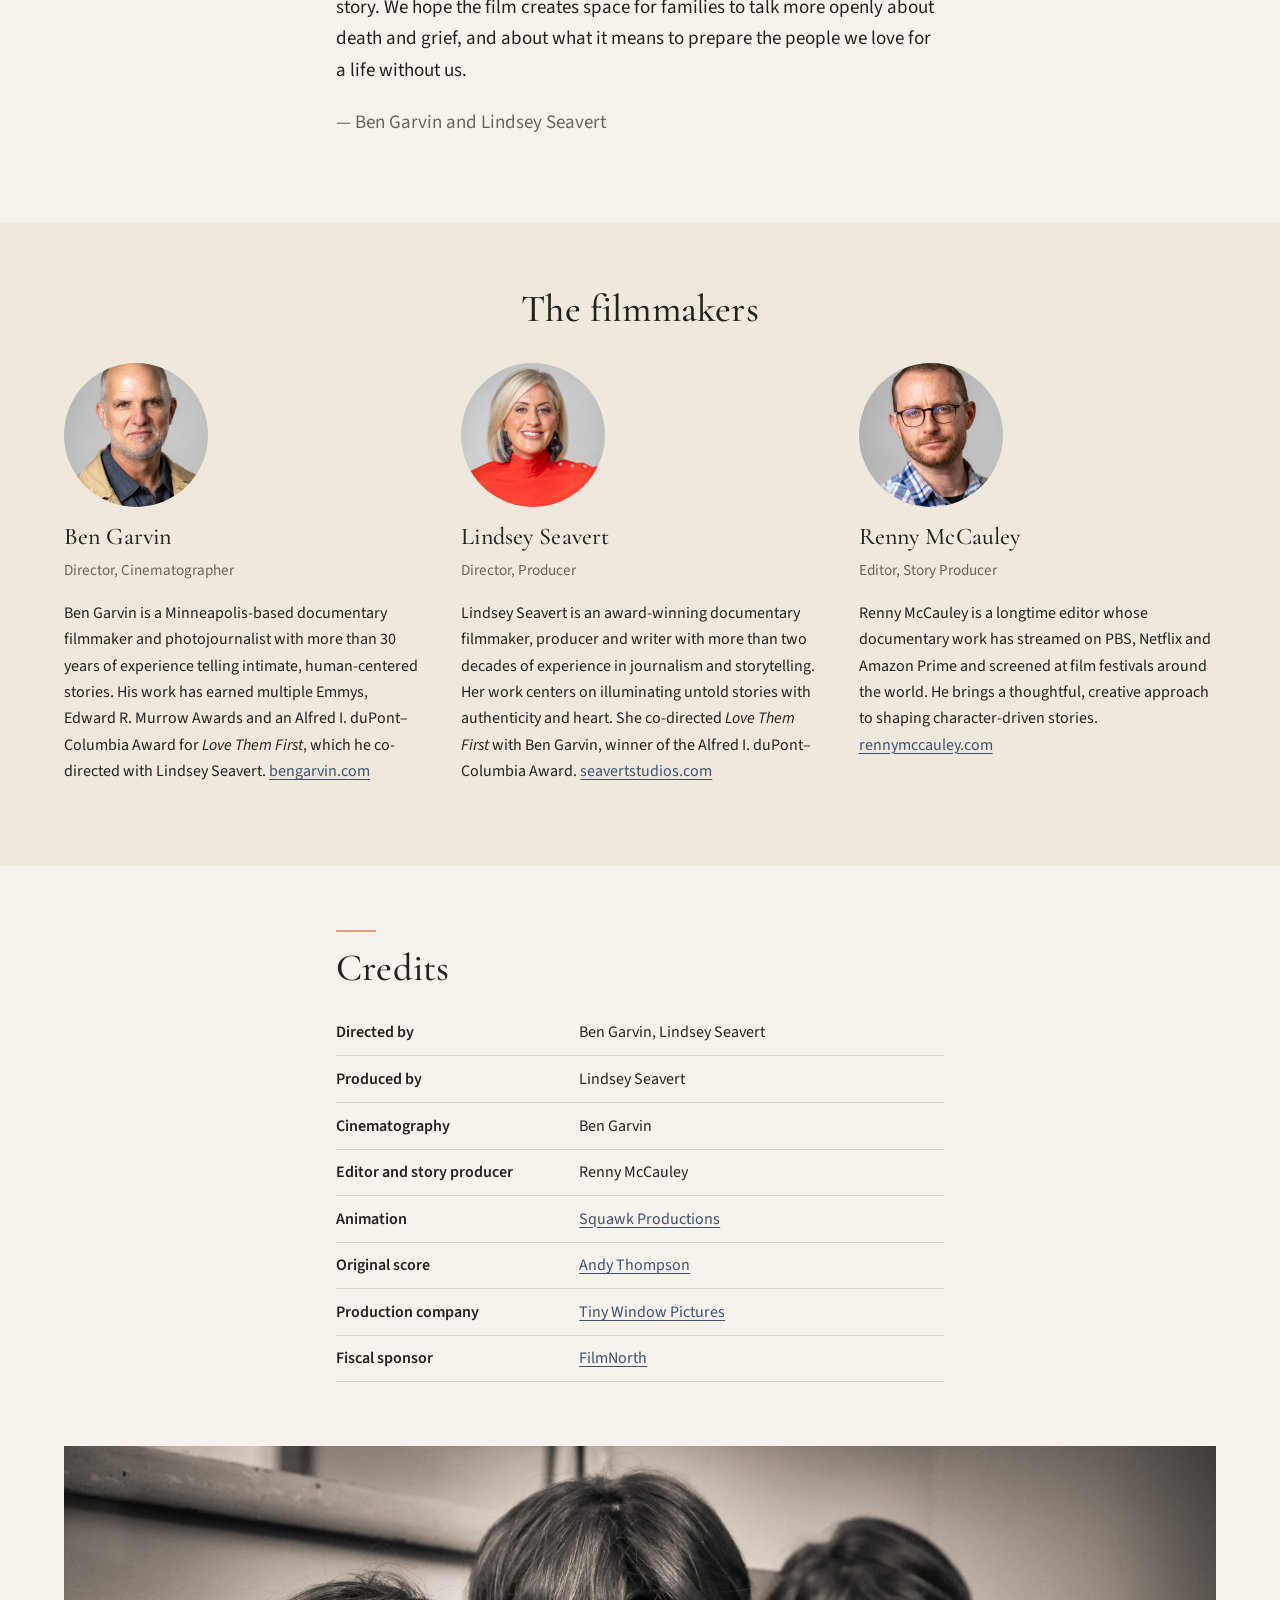
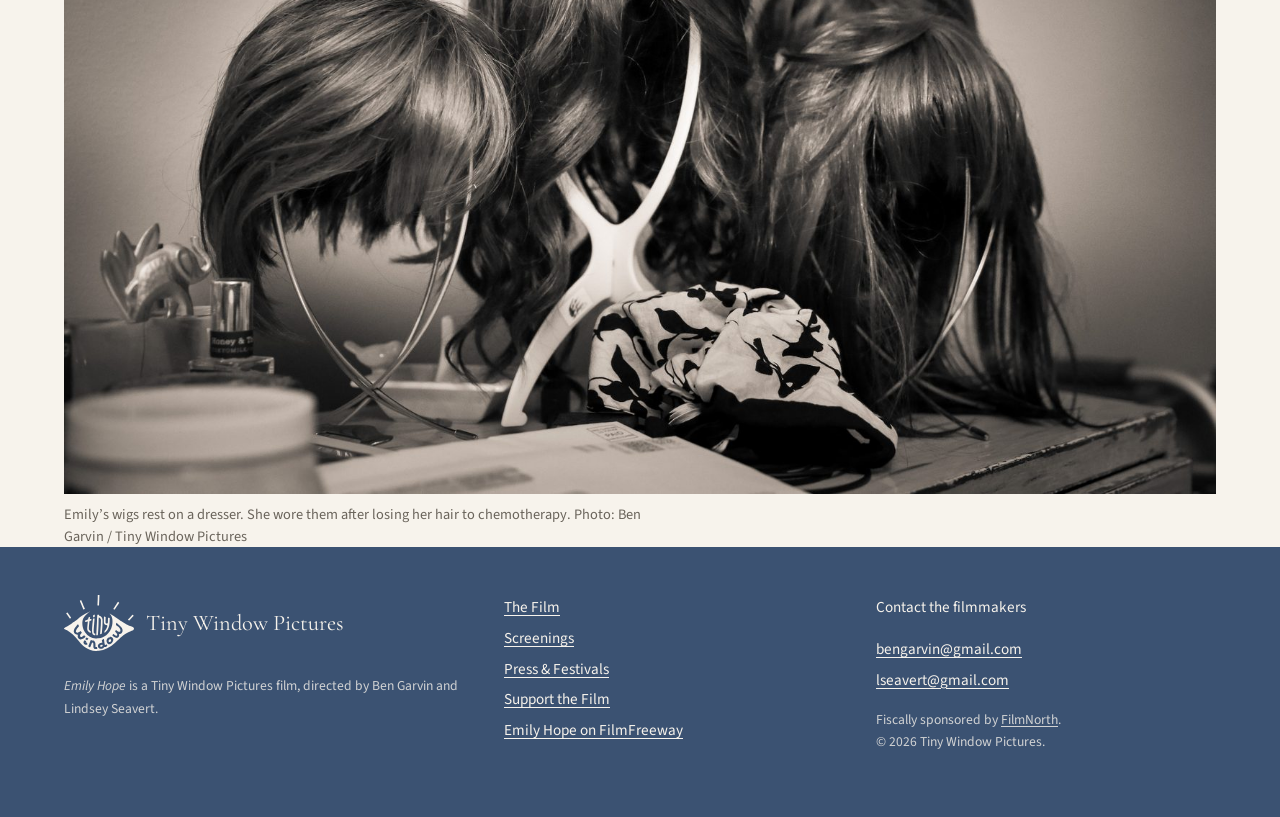
==== commit c165000d: "Update theme color and stylesheet version in HTML" ====
--- a/film/index.html
+++ b/film/index.html
@@ -19,12 +19,12 @@
   <meta property="og:image:height" content="630">
   <meta property="og:image:alt" content="Emily Hope smiling across a table at her daughter Ruby, with her husband Rob in the foreground.">
   <meta name="twitter:card" content="summary_large_image">
-  <meta name="theme-color" content="#2f4d40">
+  <meta name="theme-color" content="#3b5272">
   <link rel="icon" href="../favicon.svg" type="image/svg+xml">
   <link rel="preconnect" href="https://fonts.googleapis.com">
   <link rel="preconnect" href="https://fonts.gstatic.com" crossorigin>
   <link href="https://fonts.googleapis.com/css2?family=Cormorant+Garamond:ital,wght@0,500;1,500&amp;family=Source+Sans+3:wght@400;600&amp;display=swap" rel="stylesheet">
-  <link rel="stylesheet" href="../css/style.css">
+  <link rel="stylesheet" href="../css/style.css?v=3">
   <script type="application/ld+json">
 {
   "@context": "https://schema.org",
--- a/css/style.css
+++ b/css/style.css
@@ -7,8 +7,11 @@
   --ink: #24221f;         /* body text */
   --muted: #6a645b;       /* captions, secondary text */
   --line: #ddd4c5;        /* hairlines */
-  --accent: #2f4d40;      /* Tiny Window green */
-  --accent-ink: #f7f3ec;  /* text on green */
+  --accent: #3b5272;      /* denim navy (primary) */
+  --accent-deep: #2a3d57; /* navy hover / pressed */
+  --accent-ink: #f7f3ec;  /* text on navy */
+  --warm: #b5603f;        /* peach-coral, dark enough for small text */
+  --warm-soft: #e39a7b;   /* peach-coral for rules and borders */
   --serif: "Cormorant Garamond", Georgia, "Times New Roman", serif;
   --sans: "Source Sans 3", -apple-system, "Segoe UI", Roboto, Helvetica, Arial, sans-serif;
   --measure: 38rem;       /* comfortable reading width */
@@ -57,7 +60,15 @@
 .wordmark img { height: 4.2rem; width: auto; margin: -0.4rem 0 -0.6rem; }
 .nav { display: flex; flex-wrap: wrap; gap: 0.25rem 1.25rem; margin: 0; padding: 0; list-style: none; }
 .nav a { color: var(--ink); text-decoration: none; font-size: 1rem; letter-spacing: 0.02em; padding: 0.25rem 0; border-bottom: 1px solid transparent; }
-.nav a:hover, .nav a[aria-current="page"] { border-bottom-color: var(--accent); color: var(--accent); }
+.nav a:hover, .nav a[aria-current="page"] { border-bottom-color: var(--warm-soft); color: var(--accent); }
+/* Phones: keep all four labels on one line (scrolls sideways only if a screen is very narrow) */
+@media (max-width: 47.99rem) {
+  .site-header .inner { padding: 0.75rem 0.75rem; gap: 0.4rem 1rem; }
+  .wordmark img { height: 3.4rem; }
+  .nav { flex-wrap: nowrap; gap: 0 0.9rem; width: 100%; overflow-x: auto; -webkit-overflow-scrolling: touch; scrollbar-width: none; }
+  .nav::-webkit-scrollbar { display: none; }
+  .nav a { font-size: 0.9rem; letter-spacing: 0; white-space: nowrap; }
+}
 
 /* ---------- Layout ---------- */
 main { display: block; }
@@ -104,7 +115,7 @@
   display: inline-block; background: var(--accent); color: var(--accent-ink); text-decoration: none;
   padding: 0.8rem 1.4rem; font-size: 1rem; letter-spacing: 0.04em; border: 1px solid var(--accent); border-radius: 2px;
 }
-.btn:hover { background: #253e33; }
+.btn:hover { background: var(--accent-deep); border-color: var(--accent-deep); }
 .btn.ghost { background: transparent; color: var(--accent); }
 .btn.ghost:hover { background: var(--accent); color: var(--accent-ink); }
 .btn-row { display: flex; flex-wrap: wrap; gap: 0.75rem; margin-top: 1.5rem; }
@@ -150,7 +161,7 @@
   flex: 1 1 14rem; font: inherit; font-size: 1rem; padding: 0.75rem 0.9rem; border: 1px solid var(--muted); background: #fffdf9; color: var(--ink); border-radius: 2px;
 }
 .signup button { font: inherit; font-size: 1rem; cursor: pointer; }
-.signup .note { flex-basis: 100%; font-size: 0.85rem; color: var(--muted); margin: 0.25rem 0 0; }
+.signup .signup-note { flex-basis: 100%; font-size: 0.85rem; color: var(--muted); margin: 0.25rem 0 0; }
 
 /* ---------- Partners ---------- */
 .partners { display: flex; flex-wrap: wrap; justify-content: center; gap: 0.5rem 2.5rem; list-style: none; padding: 0; margin: 1rem 0 0; font-size: 1rem; }
@@ -190,12 +201,12 @@
 /* ---------- Content note ---------- */
 .note { font-size: 0.95rem; color: var(--muted); border-left: 2px solid var(--line); padding-left: 1rem; margin-top: 1.5rem; }
 
-/* ---------- Green quote band (home) ---------- */
+/* ---------- Navy quote band (home) ---------- */
 .band { background: var(--accent); color: var(--accent-ink); }
 .band a { color: var(--accent-ink); }
 .quote-row { max-width: 64rem; margin: 0 auto; display: grid; gap: 2rem; grid-template-columns: 1fr; align-items: center; }
 @media (min-width: 52rem) { .quote-row { grid-template-columns: 2fr 3fr; gap: 3.5rem; } }
-.band figcaption { color: rgba(247, 243, 236, 0.75); }
+.band figcaption { color: rgba(247, 243, 236, 0.78); }
 .band .pull { text-align: left; margin: 0; }
 .band .pull cite { color: rgba(247, 243, 236, 0.8); }
 @media (max-width: 51.99rem) { .band .pull { text-align: center; } }
@@ -207,8 +218,32 @@
 .float-photo figcaption { font-size: 0.8rem; }
 .prose::after { content: ""; display: block; clear: both; }
 
-/* ---------- Credits line + green accents ---------- */
+/* ---------- Credits line + peach accents ---------- */
 .credits-line { font-size: 1rem; letter-spacing: 0.02em; margin-bottom: 0.4rem; }
-.prose:not(.center) > h2::before, .prose > figure + h2::before { content: ""; display: block; width: 2.5rem; height: 2px; background: var(--accent); margin-bottom: 0.9rem; }
-.door { border-top-color: var(--accent); }
-.eyebrow { color: var(--accent); }
+.section:not(.center) .prose:not(.center) > h2::before, .section:not(.center) .prose > figure + h2::before { content: ""; display: block; width: 2.5rem; height: 2px; background: var(--warm-soft); margin-bottom: 0.9rem; }
+.door { border-top-color: var(--warm-soft); }
+.eyebrow { color: var(--warm); }
+.visually-hidden { position: absolute; width: 1px; height: 1px; overflow: hidden; clip: rect(0 0 0 0); white-space: nowrap; }
+.signup .btn { padding: 0.75rem 1.4rem; }
+
+/* ---------- Feature (Cathy Wurzer / End in Mind) ---------- */
+.feature { max-width: var(--wide); margin: 0 auto; display: grid; gap: 2rem; grid-template-columns: 1fr; align-items: center; }
+@media (min-width: 52rem) { .feature { grid-template-columns: 1fr 1fr; gap: 3.5rem; } }
+.feature h2 { font-size: clamp(1.7rem, 3.2vw, 2.2rem); }
+.feature-quote { font-family: var(--serif); font-style: italic; font-size: 1.35rem; line-height: 1.4; margin: 1.5rem 0; border-left: 2px solid var(--warm-soft); padding-left: 1rem; }
+.feature-quote cite { display: block; font-family: var(--sans); font-style: normal; font-size: 0.9rem; color: var(--muted); margin-top: 0.5rem; }
+
+/* ---------- Opening-scene link + modal ---------- */
+.play-link { font-weight: 600; text-decoration: none; border-bottom: 1px solid var(--warm-soft); }
+.story-links { line-height: 2; }
+.modal { position: fixed; inset: 0; background: rgba(20, 19, 17, 0.92); z-index: 100; display: flex; align-items: center; justify-content: center; padding: 1rem; }
+.modal[hidden] { display: none; }
+.modal-inner { position: relative; width: min(72rem, 100%); }
+.modal-frame { position: relative; aspect-ratio: 16 / 9; background: #000; }
+.modal-frame iframe { position: absolute; inset: 0; width: 100%; height: 100%; border: 0; }
+.modal-close { position: absolute; top: -2.6rem; right: 0; background: none; border: 0; color: #f7f3ec; font-size: 2.2rem; line-height: 1; cursor: pointer; }
+
+/* ---------- Press partner with headshot ---------- */
+.press-partner { display: flex; gap: 1.25rem; align-items: flex-start; margin-bottom: 1.1em; }
+.press-partner img { width: 6.5rem; height: 6.5rem; border-radius: 50%; object-fit: cover; flex: none; }
+.press-partner p { margin: 0; }
